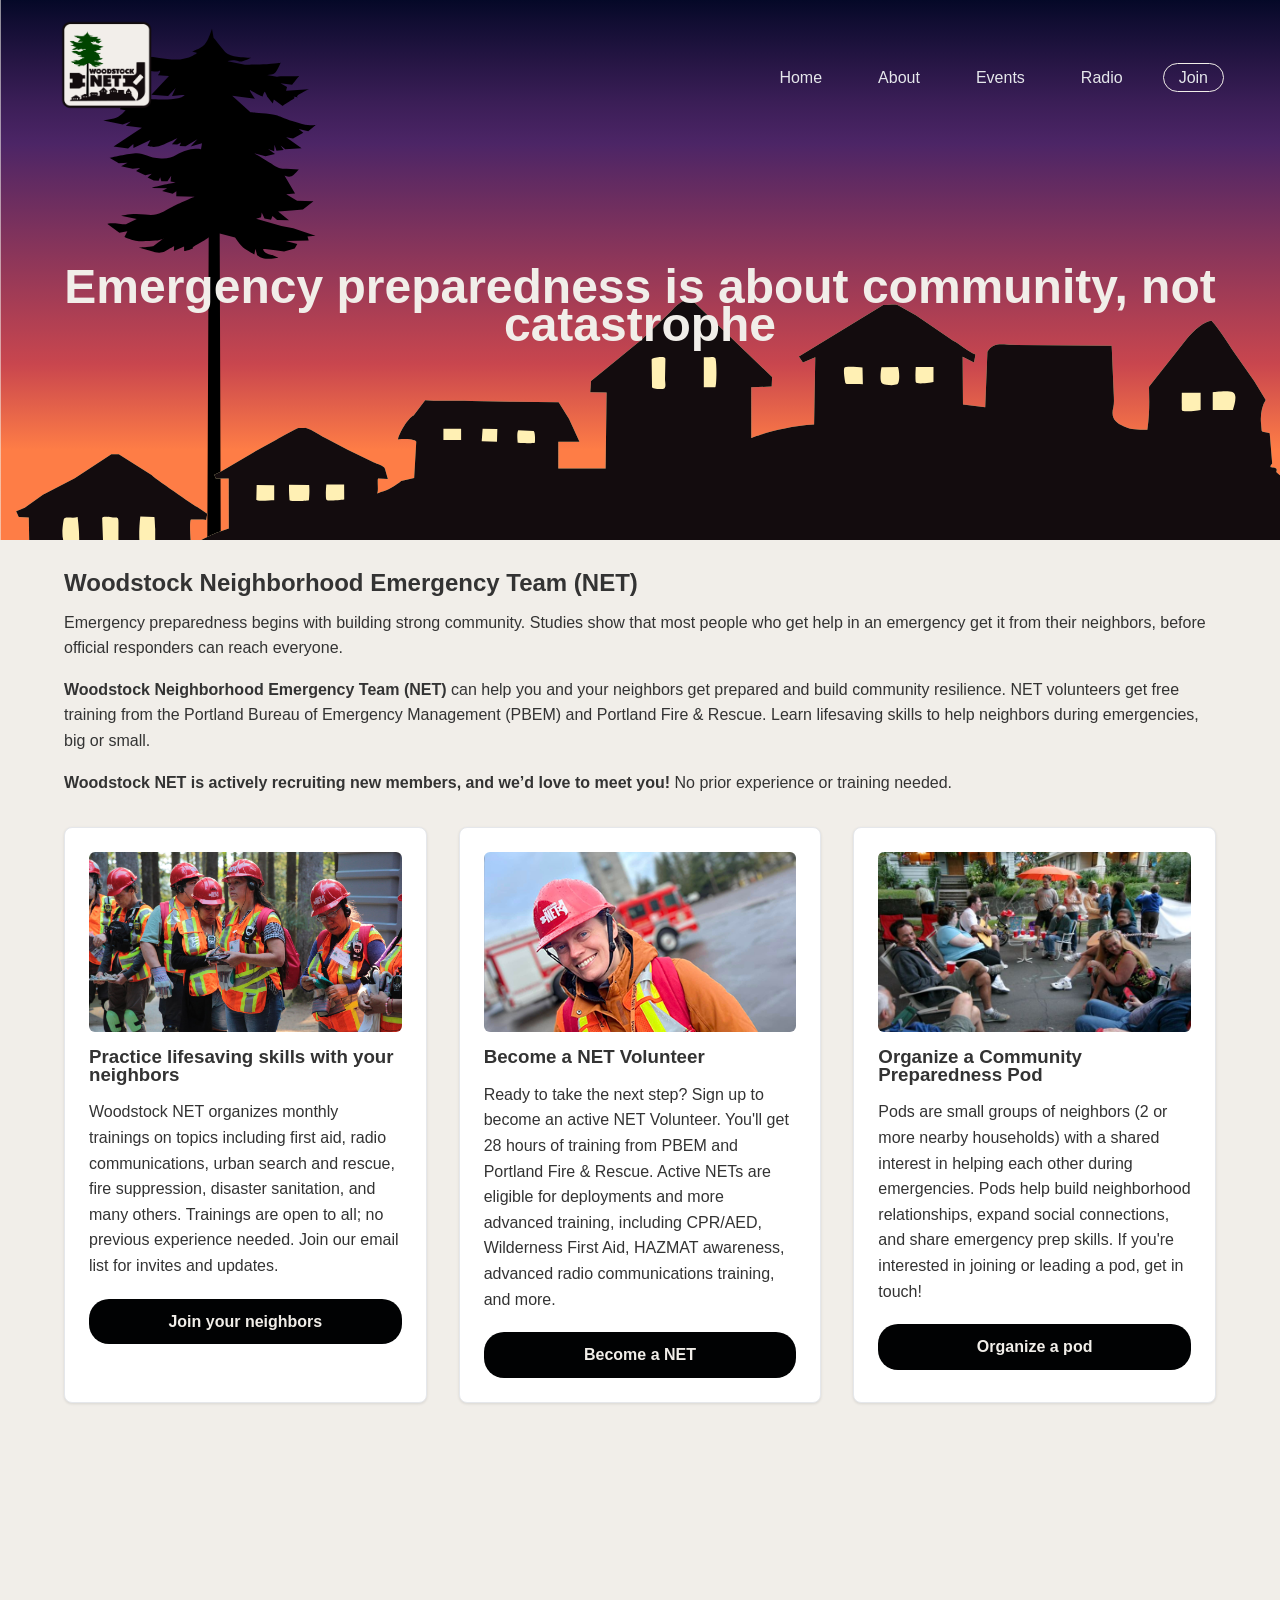
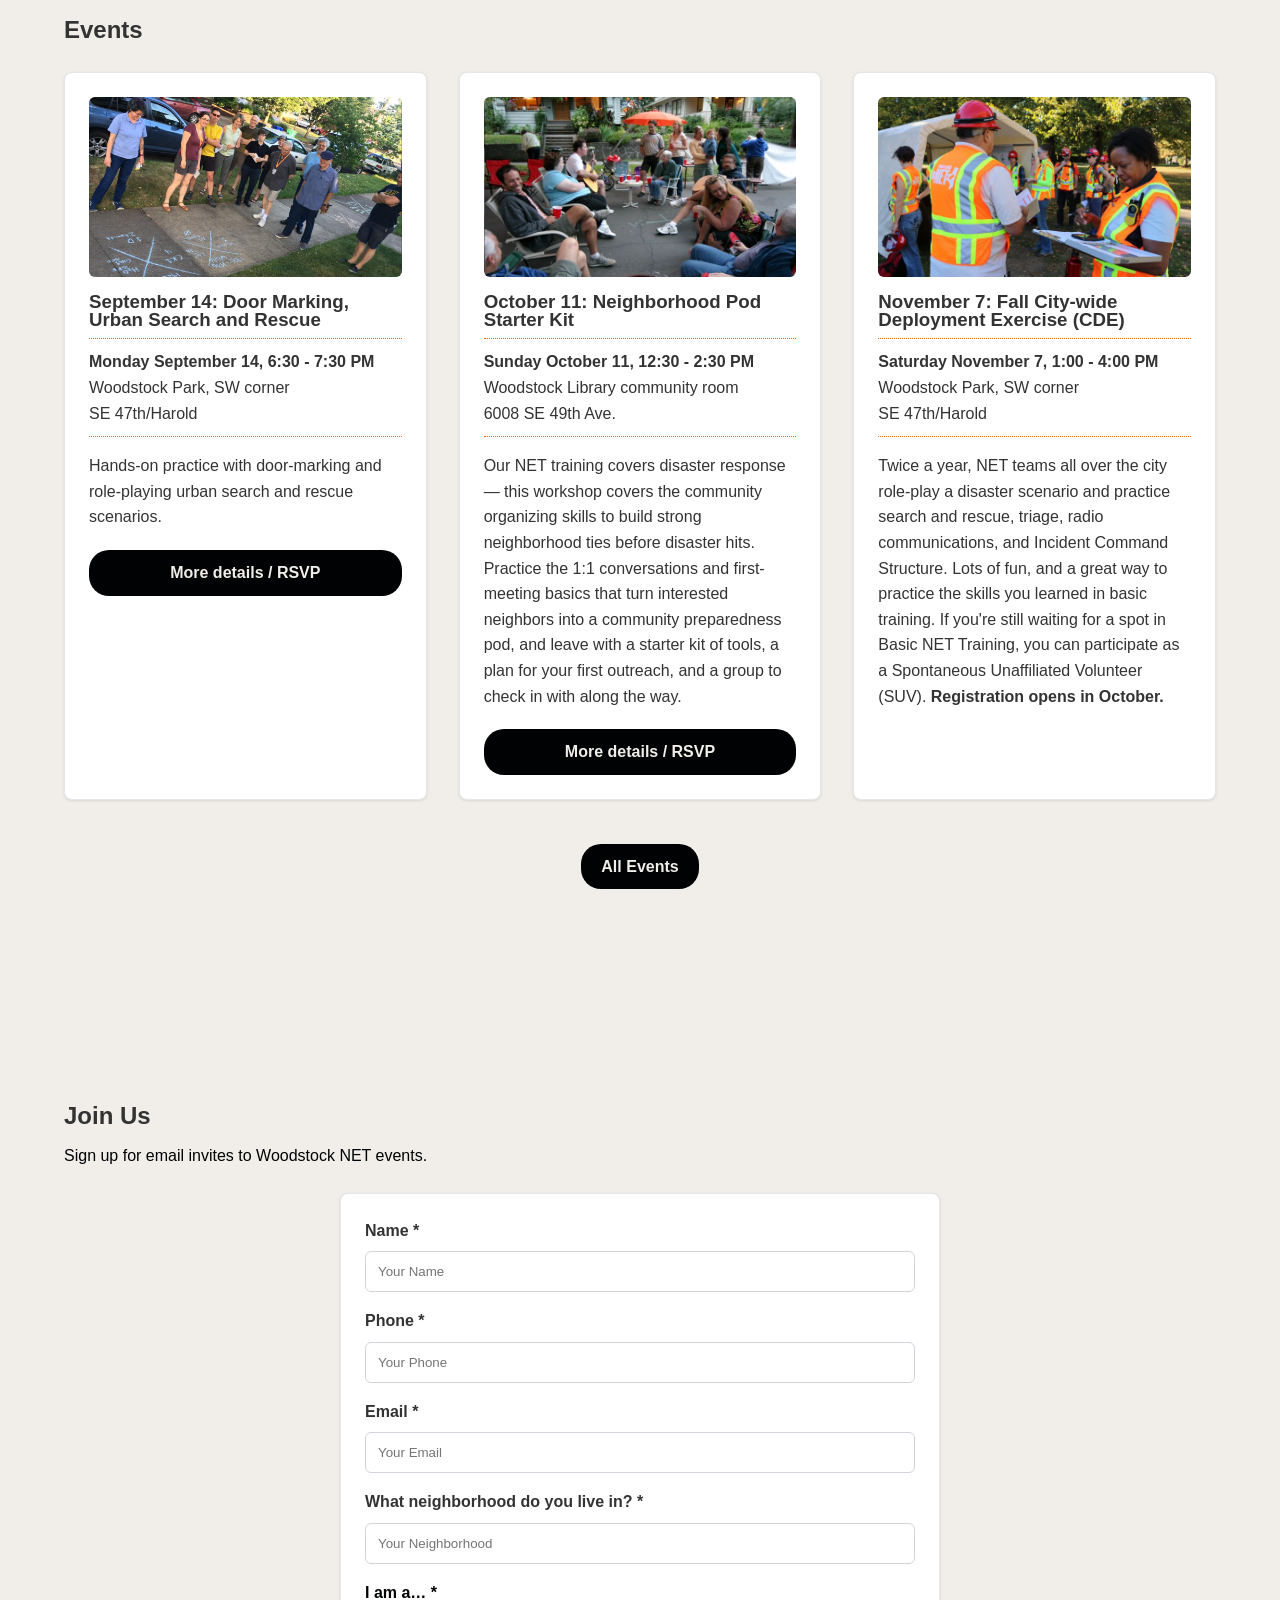
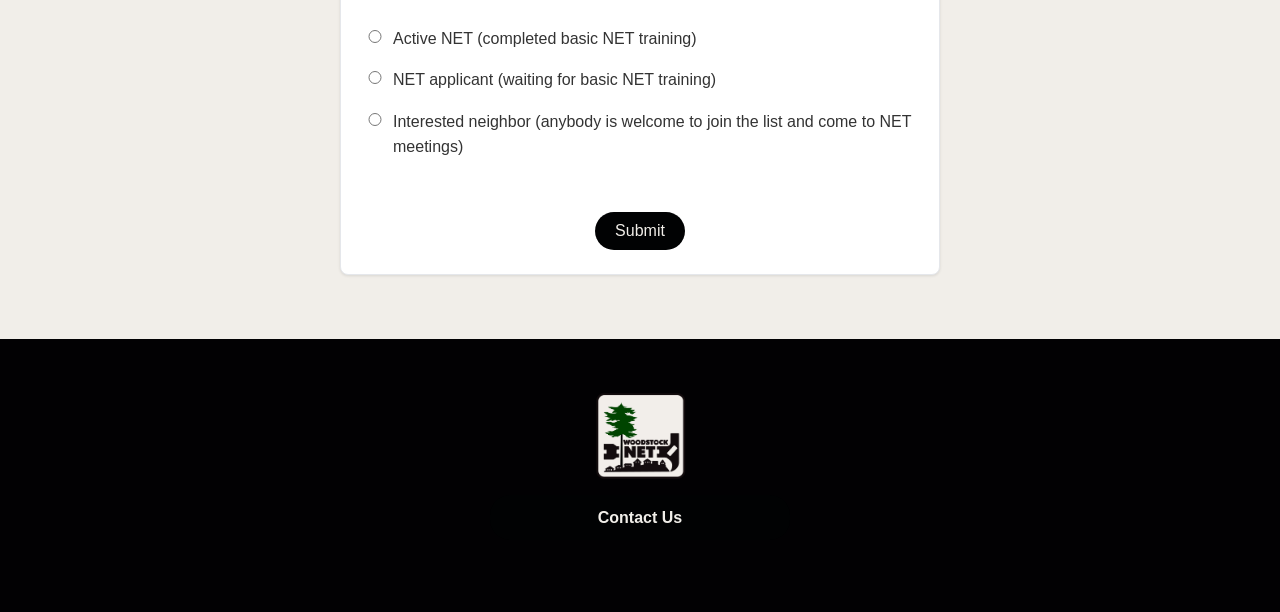
==== public/index.html @ 279fb7ff "css fixes" ====
<!DOCTYPE html>
<html lang="en">
<head>
    <!-- 20260824 15:34 -->
    <meta charset="UTF-8">
    <meta name="viewport" content="width=device-width, initial-scale=1.0">
    <title>Woodstock NET</title>
    <link rel="stylesheet" href="style.css">
    <!-- Google tag (gtag.js) -->
    <script async src="https://www.googletagmanager.com/gtag/js?id=G-4YGPYL850F"></script>
    <script>
      window.dataLayer = window.dataLayer || [];
      function gtag(){dataLayer.push(arguments);}
      gtag('js', new Date());

      gtag('config', 'G-4YGPYL850F');
    </script>
    <link rel="icon" type="image/png" href="/img/favicon-96x96.png" sizes="96x96" />
    <link rel="icon" type="image/svg+xml" href="/img/favicon.svg" />
    <link rel="shortcut icon" href="/img/favicon.ico" />
    <link rel="apple-touch-icon" sizes="180x180" href="/img/apple-touch-icon.png" />
    <link rel="manifest" href="/img/site.webmanifest" />

</head>
<body class="index">

    <div id="site-header"></div>

    <section id="home" class="hero">
        <div class="hero-bg hero-home" role="img" aria-label="A graphic silhouette of a neighborhood at sunset."></div>
        <div class="hero-content">
            <h1>Emergency preparedness is about community, not catastrophe</h1>
        </div>
    </section>

    <section id="about">
        <h2>Woodstock Neighborhood Emergency Team (NET)</h2>
        <p>Emergency preparedness begins with building strong community. Studies show that most people who get help in an emergency get it from their neighbors, before official responders can reach everyone.</p>
        <p><strong>Woodstock Neighborhood Emergency Team (NET)</strong> can help you and your neighbors get prepared and build community resilience. NET volunteers get free training from the Portland Bureau of Emergency Management (PBEM) and Portland Fire & Rescue. Learn lifesaving skills to help neighbors during emergencies, big or small.</p>
        <p><strong>Woodstock NET is actively recruiting new members, and we’d love to meet you!</strong> No prior experience or training needed. </p>
        <div class="grid">
            <div class="card">
                <div class="card-img" style="background-image:url('img/NETCAMP2023_radios.jpg');background-position:top center;" role="img" aria-label="A group of NET volunteers in orange vests and red hard hats using walkie-talkies."></div>
                <h3>Practice lifesaving skills with your neighbors </h3>
                <p>Woodstock NET organizes monthly trainings on topics including first aid, radio communications, urban search and rescue, fire suppression, disaster sanitation, and many others. Trainings are open to all; no previous experience needed. Join our email list for invites and updates.</p>
                <a class="card-btn" href="#join">Join your neighbors</a>
            </div>
            <div class="card">
                <div class="card-img" style="background-image:url('img/FFE_portrait_sq.png');background-position:center center;" role="img" aria-label="A smiling person wearing an orange vest and red hard hat."></div>
                <h3>Become a NET Volunteer</h3>
                <p>Ready to take the next step? Sign up to become an active NET Volunteer. You'll get 28 hours of training from PBEM and Portland Fire & Rescue. Active NETs are eligible for deployments and more advanced training, including CPR/AED, Wilderness First Aid, HAZMAT awareness, advanced radio communications training, and more.</p>
                <a class="card-btn" href="https://www.portland.gov/pbem/neighborhood-emergency-teams/volunteer" target="_blank">Become a NET</a>
            </div>
            <div class="card">
                <div class="card-img" style="background-image:url('img/blockparty.jpg'); background-position: center center; background-size: cover;" role="img" aria-label="A group of people at a block party, sitting on lawn chairs in front of a house."></div>
                <h3>Organize a Community Preparedness Pod</h3>
                <p>Pods are small groups of neighbors (2 or more nearby households) with a shared interest in helping each other during emergencies. Pods help build neighborhood relationships, expand social connections, and share emergency prep skills. If you're interested in joining or leading a pod, get in touch!</p>
                <a class="card-btn" href="https://calendar.app.google/kAZggwh558oYP57r6">Organize a pod</a>
            </div>
        </div>
    </section>

    <section id="events">
        <h2>Events</h2>
        <div class="grid">
            <div class="card">
                <div class="card-img"  style="background-image:url('img/USAR_woodstock.png');background-position:center left;" role="img" aria-label="A group of people standing on a sidwalk above chalk markings."></div>
                <h3>September 14: Door Marking, Urban Search and Rescue</h3>
                <p class="event-details"><strong>Monday September 14, 6:30 - 7:30 PM</strong><br>Woodstock Park, SW corner<br>SE 47th/Harold </p>
                <p class="event-desc">Hands-on practice with door-marking and role-playing urban search and rescue scenarios.</p>
                <a class="card-btn" href="https://calendar.app.google/kAZggwh558oYP57r6">More details / RSVP</a>
            </div>
            <div class="card">
                <div class="card-img"  style="background-image:url('img/blockparty.jpg');background-position:center center;" role="img" aria-label="A group of people at a block party, sitting on lawn chairs in front of a house."></div>
                <h3>October 11: Neighborhood Pod Starter Kit</h3>
                <p class="event-details"><strong>Sunday October 11, 12:30 - 2:30 PM</strong><br>Woodstock Library community room<br>6008 SE 49th Ave.</p> 
                <p class="event-desc">Our NET training covers disaster response — this workshop covers the community organizing skills to build strong neighborhood ties before disaster hits. Practice the 1:1 conversations and first-meeting basics that turn interested neighbors into a community preparedness pod, and leave with a starter kit of tools, a plan for your first outreach, and a group to check in with along the way.</p>
                <a class="card-btn" href="https://calendar.app.google/kAZggwh558oYP57r6">More details / RSVP</a>
            </div>
            <div class="card">
                <div class="card-img"  style="background-image:url('img/CDE_2018_Oct.png');background-position:center center;" role="img" aria-label="A group of people wearing orange vests and red hard hats, holding walkie talkies and clipboards."></div>
                <h3>November 7: Fall City-wide Deployment Exercise (CDE)</h3>
                <p class="event-details"><strong>Saturday November 7, 1:00 - 4:00 PM</strong><br>Woodstock Park, SW corner<br>SE 47th/Harold </p> 
                <p class="event-desc">Twice a year, NET teams all over the city role-play a disaster scenario and practice search and rescue, triage, radio communications, and Incident Command Structure. Lots of fun, and a great way to practice the skills you learned in basic training. If you're still waiting for a spot in Basic NET Training, you can participate as a Spontaneous Unaffiliated Volunteer (SUV). <strong>Registration opens in October.</strong></p>
                <!-- <a class="card-btn" href="https://calendar.app.google/kAZggwh558oYP57r6">More details / RSVP</a> -->
            </div>
        </div>
        <div class="btn-container">
            <a href="https://calendar.google.com/calendar/u/0?cid=d29vZHN0b2NrbmV0ZXZlbnRzQGdtYWlsLmNvbQ" target="_blank" class="card-btn">All Events</a>
        </div>
    </section>

    <section id="join">
        <h2>Join Us</h2>
        <p style="margin-bottom: 1.5rem;">Sign up for email invites to Woodstock NET events.</p>
        
        <div class="form-wrap card">

          <!-- Script and Hidden Iframe to catch the submission in the background -->
        <script>let submitted = false;</script>
        <iframe name="hidden_iframe" id="hidden_iframe" style="display:none;" onload="if(submitted) { handleFormSubmit(); }"></iframe>
        
          <form action="https://docs.google.com/forms/u/0/d/e/1FAIpQLSdAKW9YPmH4CPG9q0n0aoMBzqKRkFNN7oUeHZ2Wsj3Fu-VxWQ/formResponse" method="POST" target="hidden_iframe" onsubmit="submitted=true;">
            <!-- Wrapper for fields to hide on submission -->
            <div id="form-fields">
              <div class="form-group">
                  <label for="name">Name <span aria-label="Required">*</span></label>
                  <input type="text" id="name" name="entry.1869191350" required placeholder="Your Name">
              </div>
              <div class="form-group">
                  <label for="name">Phone <span aria-label="Required">*</span></label>
                  <input type="text" id="phone" name="entry.24934510" required placeholder="Your Phone">
              </div>
              <div class="form-group">
                  <label for="email">Email <span aria-label="Required">*</span></label>
                  <input type="email" id="email" name="entry.305232031" required placeholder="Your Email">
              </div>
              <div class="form-group">
                  <label for="name">What neighborhood do you live in? <span aria-label="Required">*</span></label>
                  <input type="text" id="neighborhood" name="entry.132880070" required placeholder="Your Neighborhood">
              </div>
              <div class="form-group">
                <p><strong>I am a… <span aria-label="Required">*</span></strong></p>
                <div class="radio-group" role="radiogroup" aria-required="true">
                  <label>
                    <input type="radio" name="entry.229879303" value="Active NET (completed basic NET training)"> Active NET (completed basic NET training)
                  </label>
                  <label>
                    <input type="radio" name="entry.229879303" value="NET applicant (waiting for basic NET training)"> NET applicant (waiting for basic NET training)
                  </label>
                  <label>
                    <input type="radio" name="entry.229879303" value="Interested neighbor (anybody is welcome to join the list and come to NET meetings)"> Interested neighbor (anybody is welcome to join the list and come to NET meetings)
                  </label>
                </div>
              </div>
              
              <div class="btn-container">
                  <button type="submit" class="card-btn">Submit</button>
              </div>
            </div>
            <!-- In-place Thank You Message (hidden by default) -->
            <div id="thank-you-message" style="display: none; padding: 1.5rem; background: #dcfce7; color: #15803d; border-radius: 6px; font-weight: bold; text-align: center; margin-bottom: 1.5rem;">
                Thanks for signing up! If you don't get a notification that you were added to the group within 24 hours, please contact us at tl.woodstock@friendsofportlandnet.org.
            </div>
          </form>
        </div>
    </section>

<!--     <section id="events">
        <h2>Events</h2>
        <div class="calendar-container">
            <iframe src="https://calendar.google.com/calendar/embed?height=600&wkst=1&ctz=America%2FLos_Angeles&showPrint=0&showTitle=0&showTz=0&src=d29vZHN0b2NrbmV0ZXZlbnRzQGdtYWlsLmNvbQ&color=%23039be5&mode=AGENDA" style="border-width:0" width="800" height="600" frameborder="0" scrolling="no"></iframe>
        </div>
    </section> -->

    <div id="site-footer"></div>

    <script>
        function toggleReadMore(btn) {
            const card = btn.closest('.card');
            const moreText = card.querySelector('.more-text');
            if (moreText.classList.contains('show')) {
                moreText.classList.remove('show');
                btn.textContent = 'Read More';
            } else {
                moreText.classList.add('show');
                btn.textContent = 'Read Less';
            }
        }

        function handleFormSubmit() {
            // Hide the input fields and submit button
            document.getElementById('form-fields').style.display = 'none';
            // Show the custom green thank-you box
            document.getElementById('thank-you-message').style.display = 'block';
        }
    </script>
    <script src="js/includes.js"></script>
</body>
</html>
---- public/style.css ----
* { 
    box-sizing: border-box; 
    margin: 0; 
    padding: 0; 
}
body { 
    font-family: -apple-system, BlinkMacSystemFont, "Segoe UI", Roboto, sans-serif; 
    line-height: 1.6; 
    color: #333; 
    scroll-behavior: smooth; 
    background-color: #f1eee9;
}

a {
  color: #004400;
  font-weight: 700;
}
/*header { 
    position: absolute; 
    top: 0; 
    left: 0; 
    width: 100%; 
    background: transparent; 
    box-shadow: none; 
    z-index: 1000; 
}*/

header {
    position: fixed;
    top: 0;
    left:0;
    width: 100%;
    z-index: 20;
    height: 120px;
    padding: 0 1.5rem;
    background-color: transparent;
    transition: background-color 0.2s ease;
}

header.scrolled {
    background-color: rgba(1, 2, 3, 1);
}


nav { 
    display: flex; 
    justify-content: space-between; 
    align-items: center; 
    max-width: 1200px; 
    margin: 0 auto; 
    padding: 1rem; 
    position: relative; 
}
.logo { 
    font-weight: bold; 
    font-size: 1.25rem; 
    color: #f1eee9; 
}
.logo img {
    width: 100px;
    height: auto;
}
.nav-links { 
    display: flex; 
    list-style: none; 
    gap: 1.5rem; 
}
.nav-links:not(.index *) {
  padding: 10px 20px;
  background: rgba(1, 2, 3, 0.5)
}

.nav-links:not(.index *).scrolled {
  padding: 10px 20px;
  background: transparent;
}


.nav-links a { 
    text-decoration: none; 
    color: #e5e7eb; 
    font-weight: 500; 
    transition: color 0.3s ease, border 0.3s ease, background-color 0.3s ease;
    padding: 5px 15px;
    border: 1px solid transparent;
    border-radius: 20px;
    background-color: transparent;
}

.nav-links a.join {
  border: 1px solid #f1eee9;
}

.nav-links a:hover { 
    color: #fff; 
    border: 1px solid #f1eee9;
}

.nav-links a.join:hover {
    color: #010203;
    background-color: #fff;


}

.menu-btn { 
    display: none; 
    background: none; 
    border: none; 
    font-size: 2rem; 
    cursor: pointer; 
    color: #e5e7eb;
    position: absolute;
    top: 20px;
    right: 20px;
}

section { 
    padding: 1.5rem; 
    max-width: 1200px; 
    margin: 0 auto; 
}

.index section { 
    padding: calc(2rem + 120px) 1.5rem 4rem 1.5rem;
}

#about {
  margin-top: -120px;
}

.hero { 
    max-width: 100%; 
    padding: 0; 
    height: 60vh; 
    min-height: 400px; 
    display: flex; 
    align-items: center; 
    justify-content: center; 
    color: #f1eee9; 
    text-align: center; 
    position: relative; 
    overflow: hidden; 
}
.hero-bg { 
    width: 100%; 
    height: 100%; 
    object-fit: cover; 
    position: absolute; 
    top: 0; 
    left: 0; 
    opacity: 1; 
}
.hero-home {
   background:url('img/banner_sunset.svg');
   background-size:cover;
   background-repeat: no-repeat;
   background-position: left center; 
}

.hero-radio {
   background:url('img/banner_radio.jpg');
   background-size:cover;
   background-repeat: no-repeat;
   background-position: left center; 
}
.hero-content { 
    position: relative; 
    z-index: 10; 
    padding: 1rem; 
}

h1 {
  line-height: .8;
}


.hero h1 { 
    font-size: 3rem; 
    margin-bottom: 1rem; 
}


h2 {
    line-height: .9;
    /*margin-top: 1rem;*/
}

.index h2 {
  margin-top:0;
}

ul {
  margin-top: 1rem;
  margin-left: 1rem;
}

ul ul {
  margin-top: 0;
  margin-left: 2rem;
}

.grid { 
    display: grid; 
    grid-template-columns: repeat(auto-fit, minmax(280px, 1fr)); 
    gap: 2rem; 
    margin-top: 2rem; 
}
.card { 
    border: 1px solid #e5e7eb; 
    border-radius: 8px; 
    overflow: hidden; 
    padding: 1.5rem; 
    background: #fff; 
    box-shadow: 0 1px 3px rgba(0,0,0,0.1); 
}
.card-img { 
    width: 100%; 
    height: 180px; 
    background: #e5e7eb; 
    display: flex; 
    align-items: center; 
    justify-content: center; 
    color: #f1eee9; 
    border-radius: 6px; 
    margin-bottom: 1rem; 
    font-weight: bold; 
    background-size:cover;
    background-position:center center;
}

.card-btn {
    margin: 20px auto 0 auto;
    padding: 10px 20px;
    border-radius: 20px;
    border: 0px;
    background-color: #010203;
    color: #f1eee9;
    display: block;
    text-align: center;
    text-decoration: none;
    transition: background-color 0.3s ease-in-out; 
}

.card-btn:hover {
    color:#fff;
    background-color: #ff6600;
}

.card h3 {
    line-height: 1.1rem;
}

p {
    margin-top: 1rem;
}

#join p {
    color: #010203;
}

.more-text { 
    display: none; 
}
.more-text.show { 
    display: inline; 
}
.read-more-btn { 
    background: none; 
    border: none; 
    color: #f1eee9; 
    cursor: pointer; 
    font-weight: bold; 
    margin-top: 0.5rem; 
}

.event-details {
    margin: 10px 0;
    padding: 10px 0;
    border-top: 1px dotted #ff6600;
    border-bottom: 1px dotted #ff6600;
}

.event-desc {

}

.banner-small { 
    width: 100%; 
    height: 250px; 
    background: #3b82f6; 
    border-radius: 8px; 
    color: #fff; 
    display: flex; 
    align-items: center; 
    justify-content: center; 
    font-size: 1.5rem; 
    font-weight: bold; 
    margin: 1.5rem 0; 
}

.form-wrap {
    margin: auto;
    max-width: 600px;
}

.form-group { 
    margin-bottom: 1rem; 
}

.form-group p {
    margin-bottom:20px;
}
.form-group label { 
    display: block; 
    margin-bottom: 0.5rem; 
    font-weight: bold; 
}
.form-group input, .form-group textarea { 
    width: 100%; 
    padding: 0.75rem; 
    border: 1px solid #d1d5db; 
    border-radius: 6px; 
}
.btn-container { 
    display: flex; 
    flex-wrap: wrap; 
    gap: 1rem; 
    margin-top: 1.5rem; 
}

.btn-container button {
    font-size: 1rem;
}

/* Radio group styling */
  .radio-group {
    display: flex;
    flex-direction: column;
    gap: 0.5rem;
    align-items: flex-start;
  }

  .radio-group label {
    display: flex;
    align-items: flex-start;
    gap: 0.5rem;
    width: 100%;       
    cursor: pointer;
    font-weight: 400;
  }

  .form-group input[type="radio"] {
    display: inline-block;
    width: 20px;
    flex-shrink: 0;    
    margin-top: 0.25rem; 
  }

  .radio-group label span {
    display: inline;   
    word-break: break-word; 
  }

.btn { 
    display: inline-block; 
    padding: 0.75rem 1.5rem; 
    border-radius: 6px; 
    text-decoration: none; 
    font-weight: bold; 
    border: none; 
    cursor: pointer; 
    text-align: center; 
}
.btn-primary { 
    background: #f1eee9; 
    color: #fff; 
}
.btn-secondary { 
    background: #f1eee9; 
    color: #fff; 
}

.calendar-container { 
    position: relative; 
    overflow: hidden; 
    width: 100%; 
    padding-top: 56.25%; 
    margin-top: 2rem; 
    border: 1px solid #e5e7eb; 
    border-radius: 8px; 
}
.calendar-container iframe { 
    position: absolute; 
    top: 0; 
    left: 0; 
    width: 100%; 
    height: 100%; 
}

footer { 
    background: #020103; 
    color: #f1eee9; 
    padding: 3rem 1.5rem; 
    text-align: center; 
}
.footer-links { 
    display: flex; 
    justify-content: center; 
    gap: 1.5rem; 
    margin-top: 1.5rem; 
}
.footer-links a { 
    color: #f1eee9; 
    text-decoration: none; 
}

footer .card-btn {
    max-width: 300px;
    margin: auto;
}

@media (max-width: 768px) {
    .menu-btn { 
      display: block; 
      z-index: 2;
      background:  #010203;
      padding: 0 7px 2px 7px;
      border-radius: 4px;
    }
    .nav-links { 
      display: none; 
      flex-direction: column; 
      width: 100% !important; 
      position: absolute; 
      top: 0; 
      left: 0; 
      background: #010203 !important; 
      padding: 1rem; 
      /*border-top: 1px solid #e5e7eb; */
      box-shadow: 0 4px 6px rgba(0,0,0,0.05); 
    }
    .nav-links.active { 
        display: flex; 
        width: 100vw !important; 
        background: #010203 !important; 
        padding-top: 3rem;
        margin: 0 -1.5rem;
    }
    .hero-content {
        top: 18px;
    }
}

/*comment timestamp*/
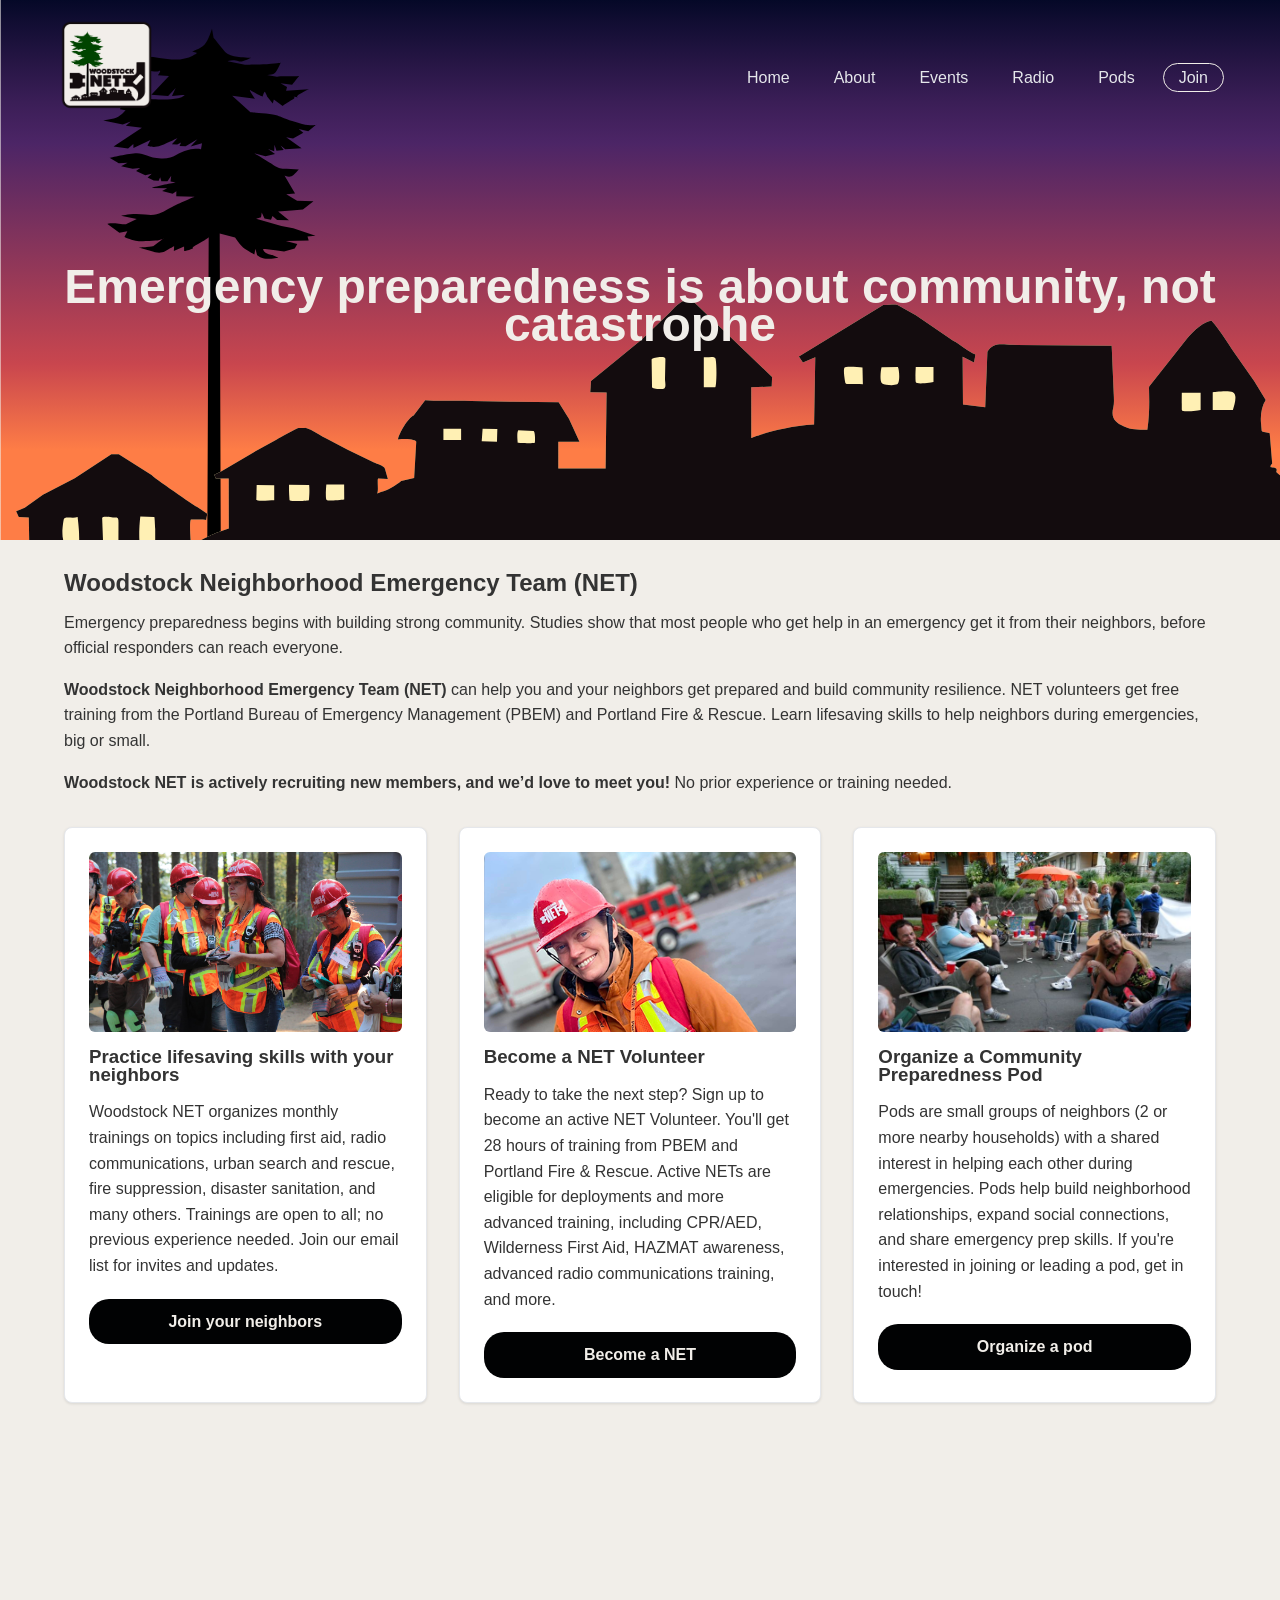
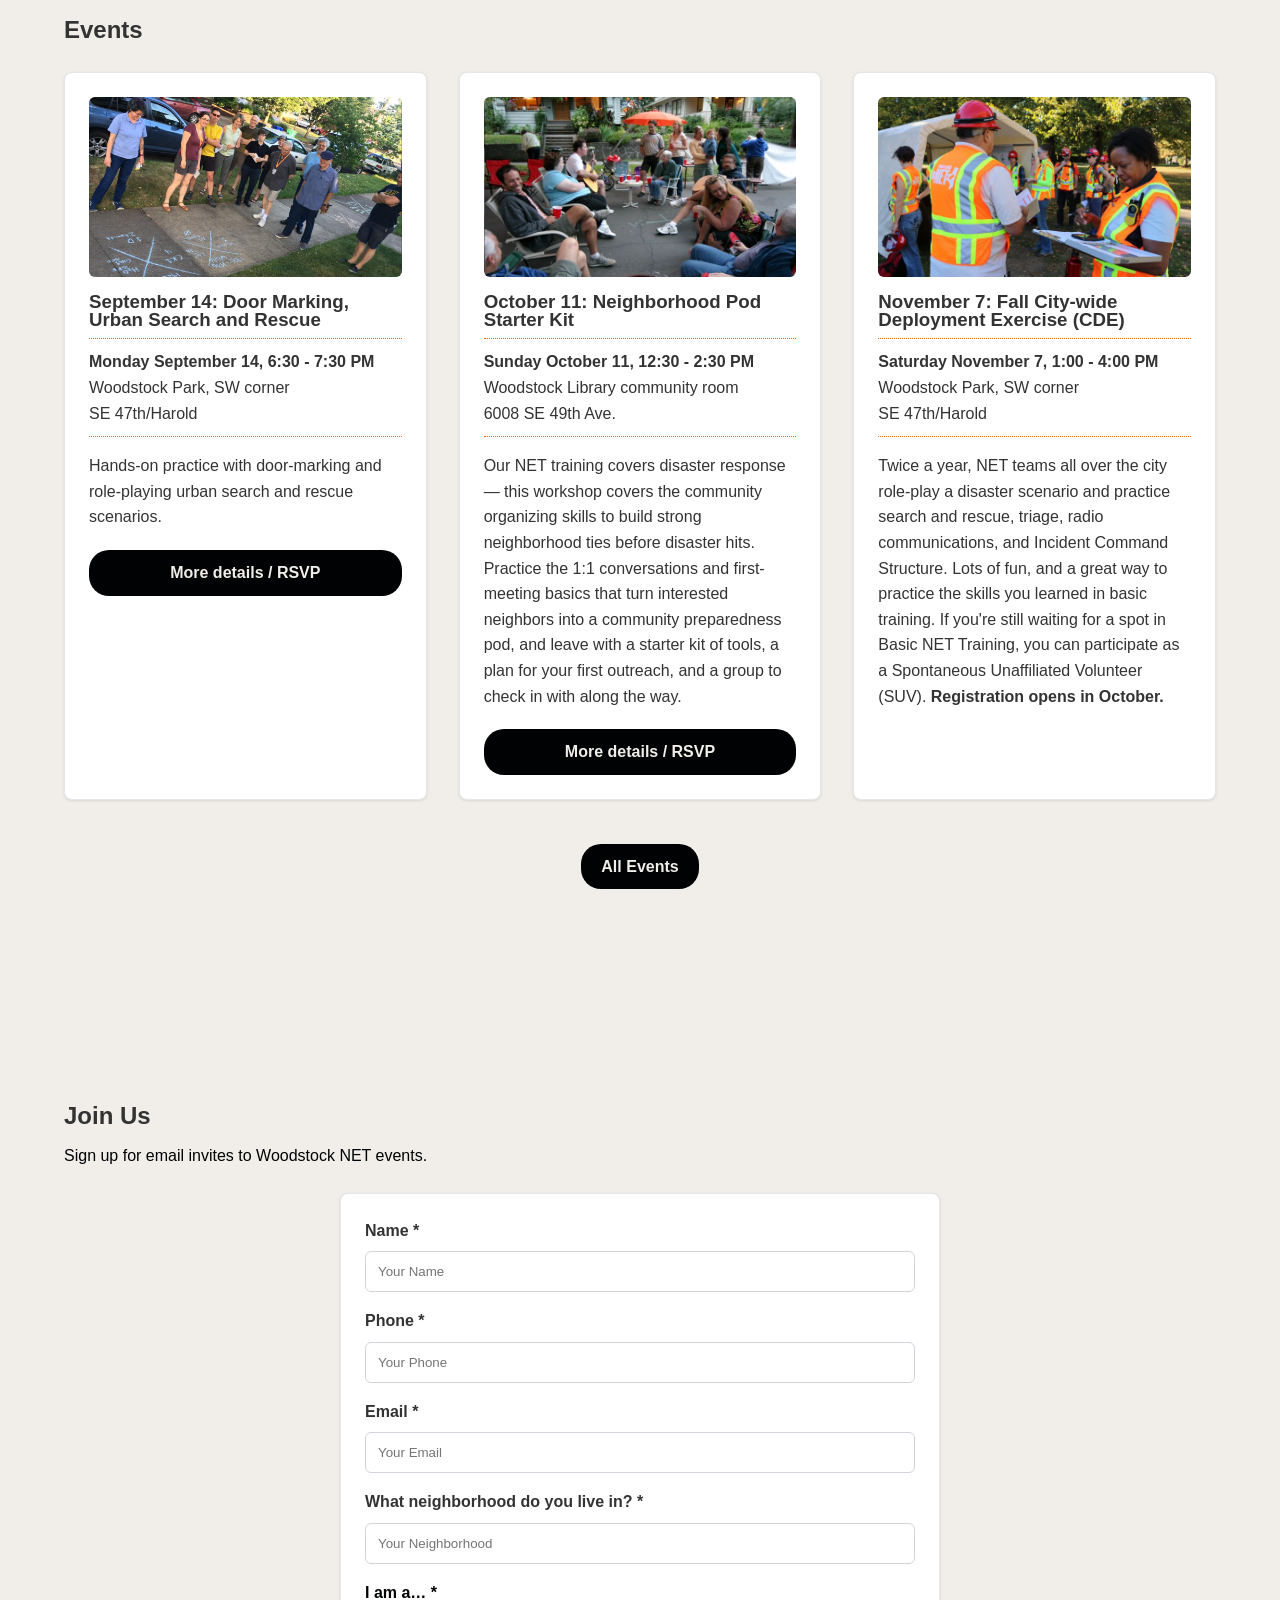
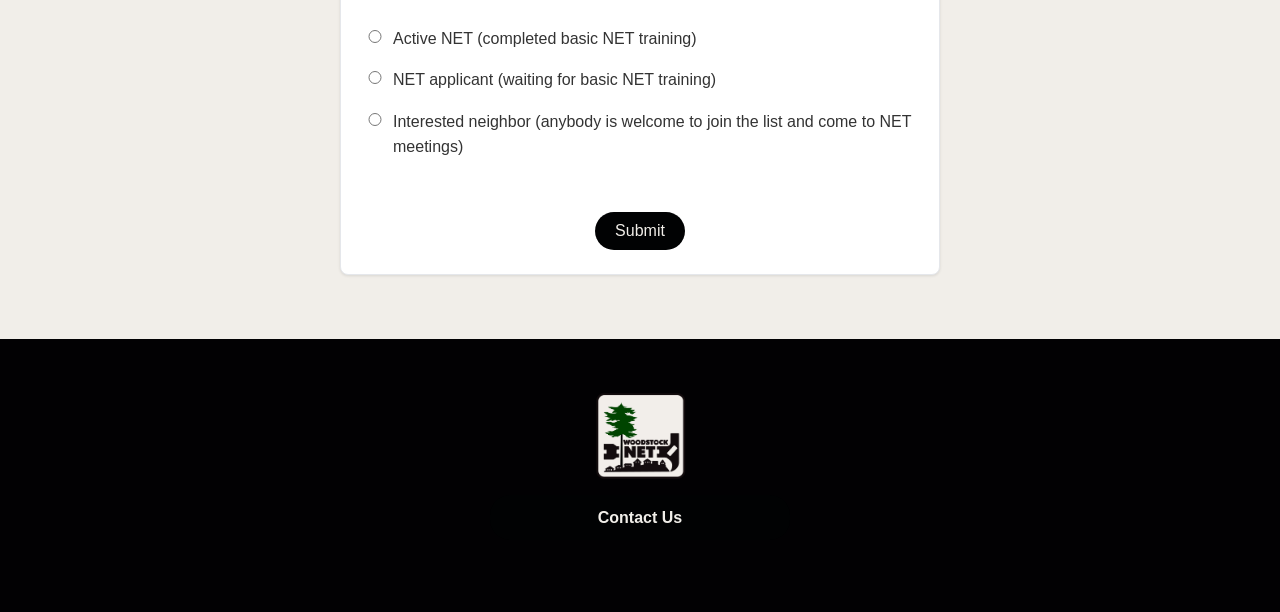
==== commit 0692ab06: "fixed pods link" ====
--- a/public/index.html
+++ b/public/index.html
@@ -55,7 +55,7 @@
                 <div class="card-img" style="background-image:url('img/blockparty.jpg'); background-position: center center; background-size: cover;" role="img" aria-label="A group of people at a block party, sitting on lawn chairs in front of a house."></div>
                 <h3>Organize a Community Preparedness Pod</h3>
                 <p>Pods are small groups of neighbors (2 or more nearby households) with a shared interest in helping each other during emergencies. Pods help build neighborhood relationships, expand social connections, and share emergency prep skills. If you're interested in joining or leading a pod, get in touch!</p>
-                <a class="card-btn" href="https://calendar.app.google/kAZggwh558oYP57r6">Organize a pod</a>
+                <a class="card-btn" href="pods.html">Organize a pod</a>
             </div>
         </div>
     </section>
@@ -68,7 +68,7 @@
                 <h3>September 14: Door Marking, Urban Search and Rescue</h3>
                 <p class="event-details"><strong>Monday September 14, 6:30 - 7:30 PM</strong><br>Woodstock Park, SW corner<br>SE 47th/Harold </p>
                 <p class="event-desc">Hands-on practice with door-marking and role-playing urban search and rescue scenarios.</p>
-                <a class="card-btn" href="https://calendar.app.google/kAZggwh558oYP57r6">More details / RSVP</a>
+                <a class="card-btn" href="https://calendar.app.google/eQvWDC9gVGPfEowFA">More details / RSVP</a>
             </div>
             <div class="card">
                 <div class="card-img"  style="background-image:url('img/blockparty.jpg');background-position:center center;" role="img" aria-label="A group of people at a block party, sitting on lawn chairs in front of a house."></div>
--- a/public/style.css
+++ b/public/style.css
@@ -14,6 +14,14 @@
 a {
   color: #004400;
   font-weight: 700;
+  text-decoration: none;
+  padding-bottom: 1px;
+  border-bottom: 1px solid transparent;
+  transition: border-bottom 0.2s ease;
+}
+
+a:hover {
+  border-bottom: 1px dotted #004400;
 }
 /*header { 
     position: absolute; 
@@ -63,7 +71,7 @@
 .nav-links { 
     display: flex; 
     list-style: none; 
-    gap: 1.5rem; 
+    gap: .75rem; 
 }
 .nav-links:not(.index *) {
   padding: 10px 20px;
@@ -164,6 +172,14 @@
    background-repeat: no-repeat;
    background-position: left center; 
 }
+
+.hero-pods {
+   background:url('img/banner_pod.jpg');
+   background-size:cover;
+   background-repeat: no-repeat;
+   background-position: center center; 
+}
+
 .hero-content { 
     position: relative; 
     z-index: 10; 
@@ -180,10 +196,14 @@
     margin-bottom: 1rem; 
 }
 
+section h1 {
+  margin-bottom: 1rem;
+}
+
 
 h2 {
     line-height: .9;
-    /*margin-top: 1rem;*/
+    margin-top: 1rem;
 }
 
 .index h2 {
@@ -198,6 +218,16 @@
 ul ul {
   margin-top: 0;
   margin-left: 2rem;
+}
+
+.body-text ul {
+  margin-top: 0;
+  margin-left: 2rem;
+}
+
+.small {
+  font-size: .6rem;
+  font-style: italic;
 }
 
 .grid { 
@@ -447,6 +477,10 @@
         padding-top: 3rem;
         margin: 0 -1.5rem;
     }
+
+    .nav-links a.join {
+      /*margin-left: 20px;*/
+    }
     .hero-content {
         top: 18px;
     }
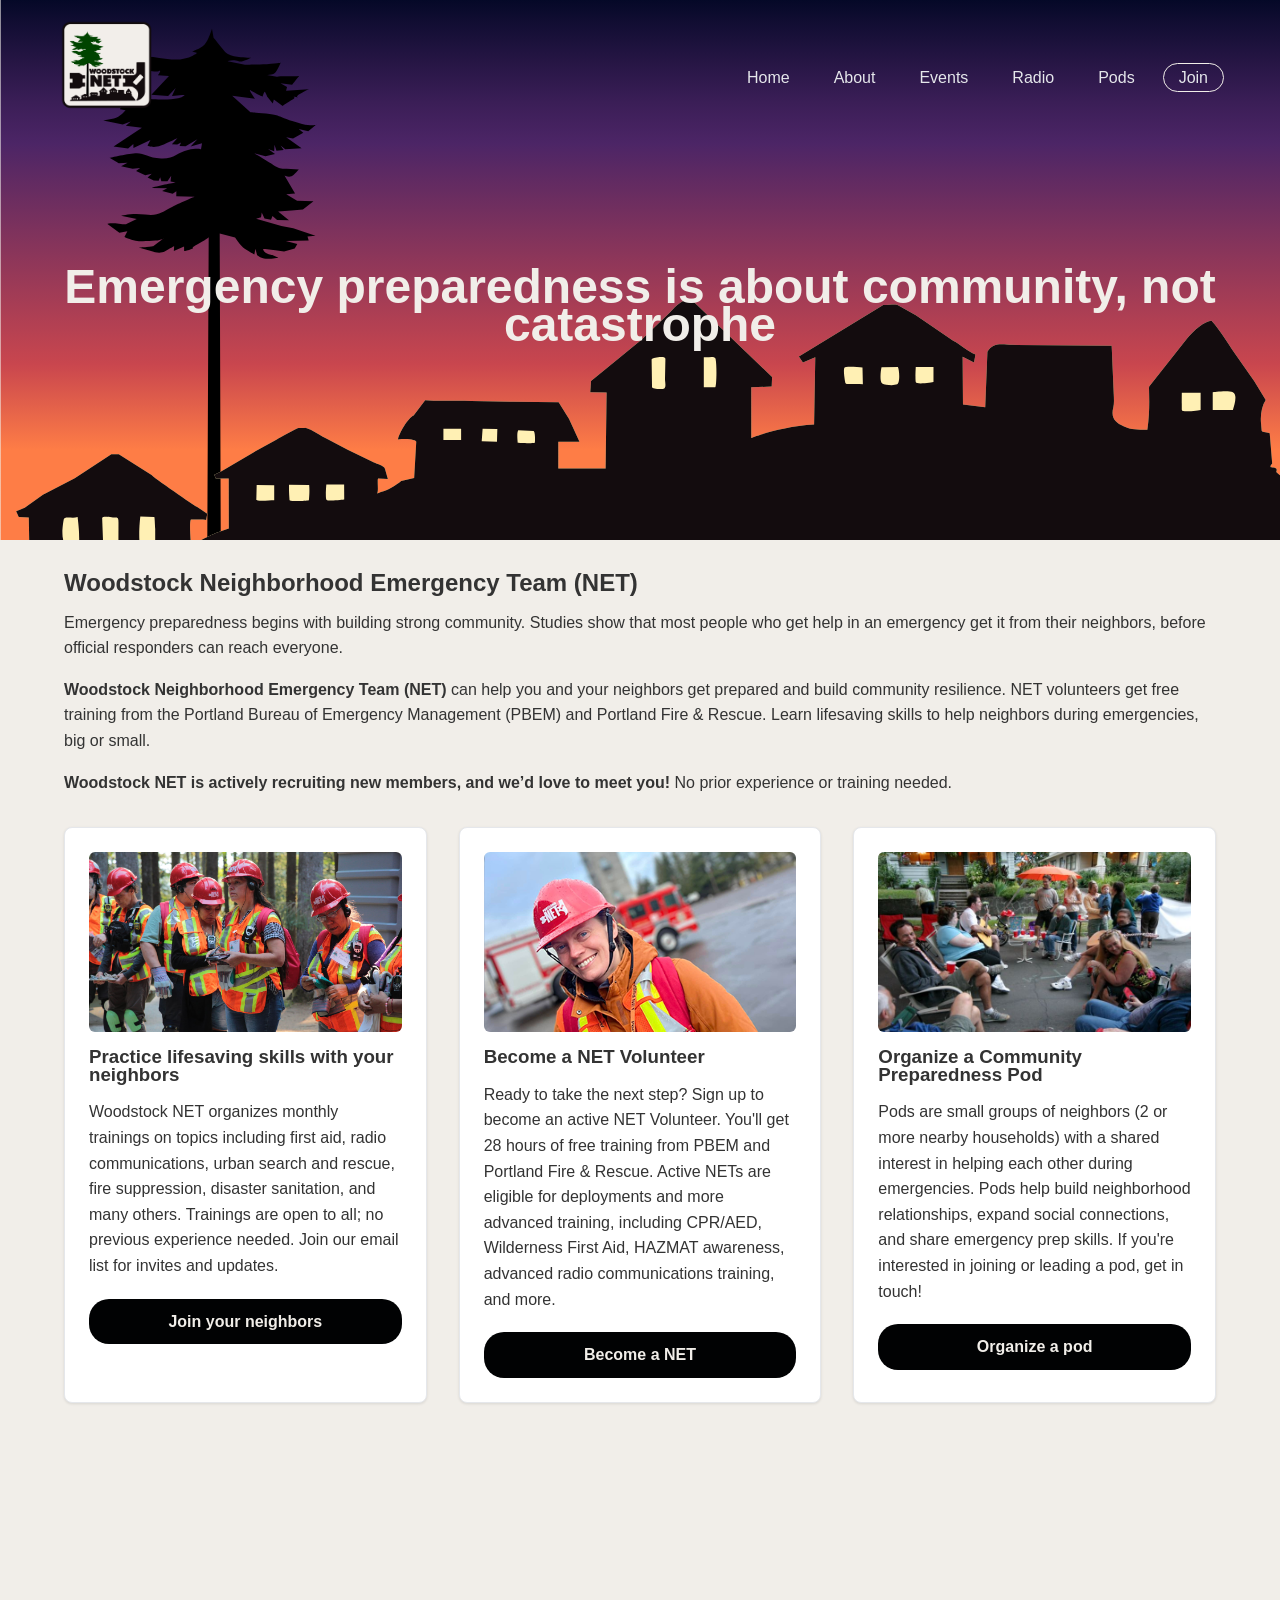
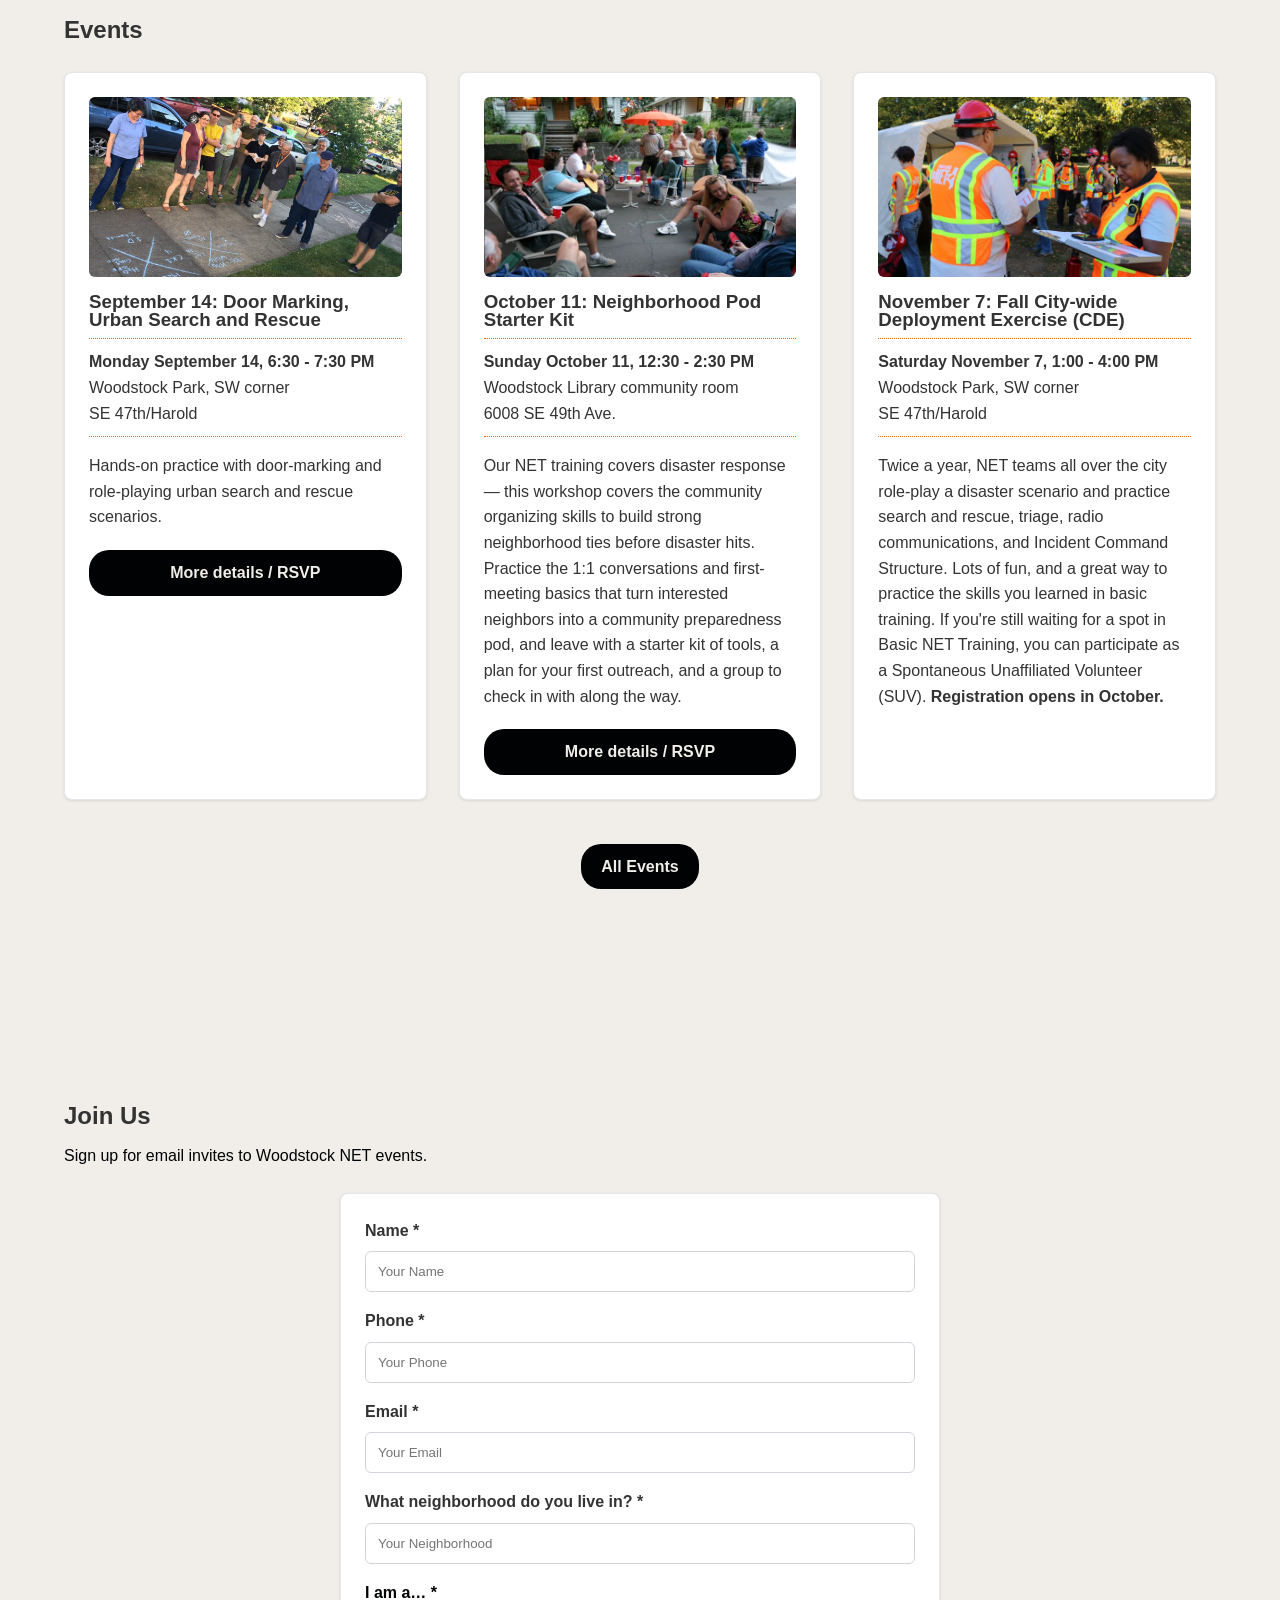
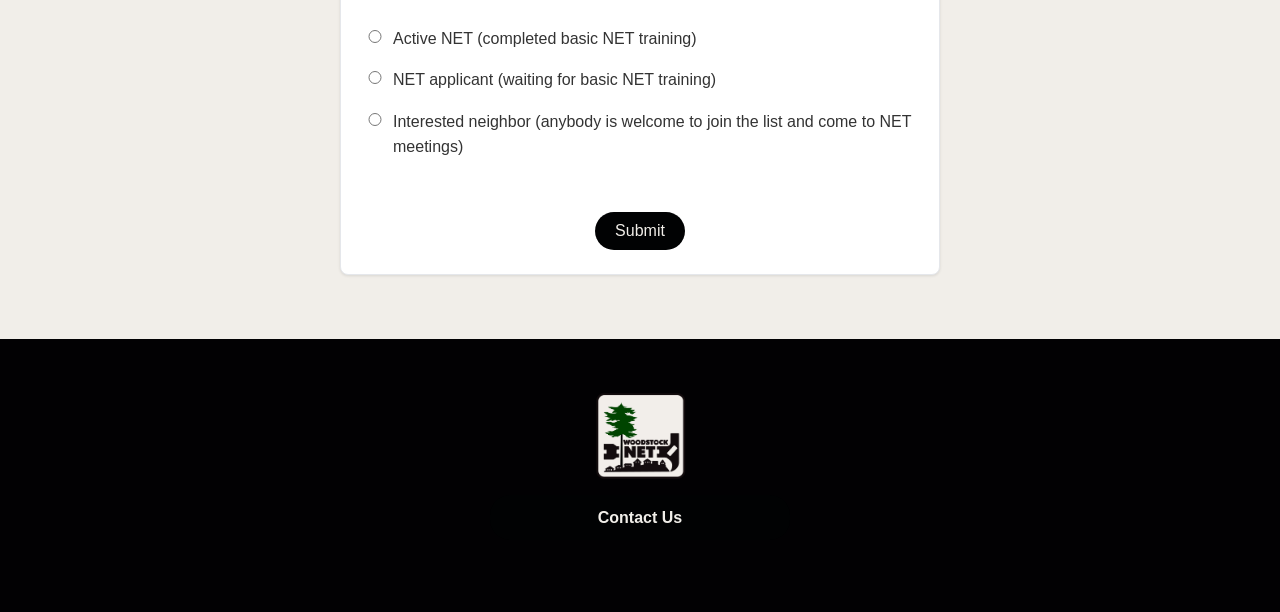
==== commit b79bf834: "text update" ====
--- a/public/index.html
+++ b/public/index.html
@@ -48,7 +48,7 @@
             <div class="card">
                 <div class="card-img" style="background-image:url('img/FFE_portrait_sq.png');background-position:center center;" role="img" aria-label="A smiling person wearing an orange vest and red hard hat."></div>
                 <h3>Become a NET Volunteer</h3>
-                <p>Ready to take the next step? Sign up to become an active NET Volunteer. You'll get 28 hours of training from PBEM and Portland Fire & Rescue. Active NETs are eligible for deployments and more advanced training, including CPR/AED, Wilderness First Aid, HAZMAT awareness, advanced radio communications training, and more.</p>
+                <p>Ready to take the next step? Sign up to become an active NET Volunteer. You'll get 28 hours of free training from PBEM and Portland Fire & Rescue. Active NETs are eligible for deployments and more advanced training, including CPR/AED, Wilderness First Aid, HAZMAT awareness, advanced radio communications training, and more.</p>
                 <a class="card-btn" href="https://www.portland.gov/pbem/neighborhood-emergency-teams/volunteer" target="_blank">Become a NET</a>
             </div>
             <div class="card">
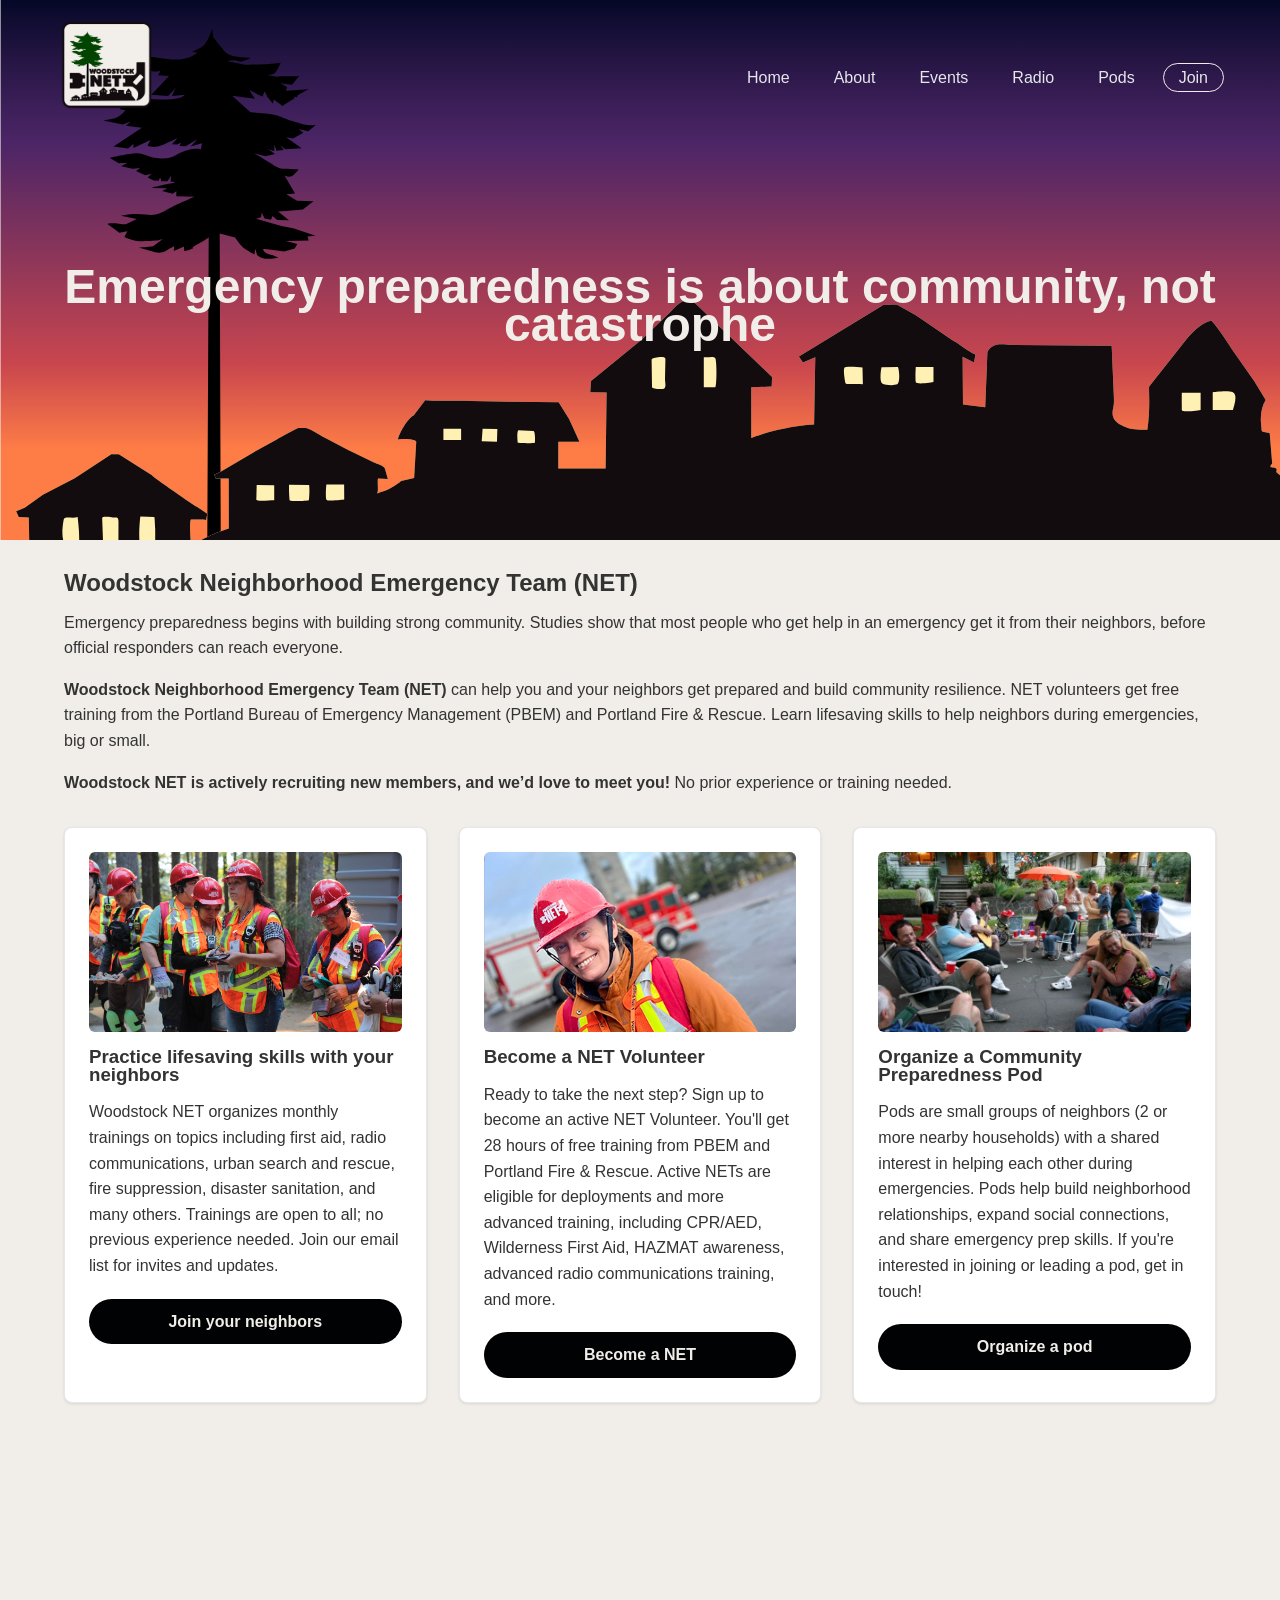
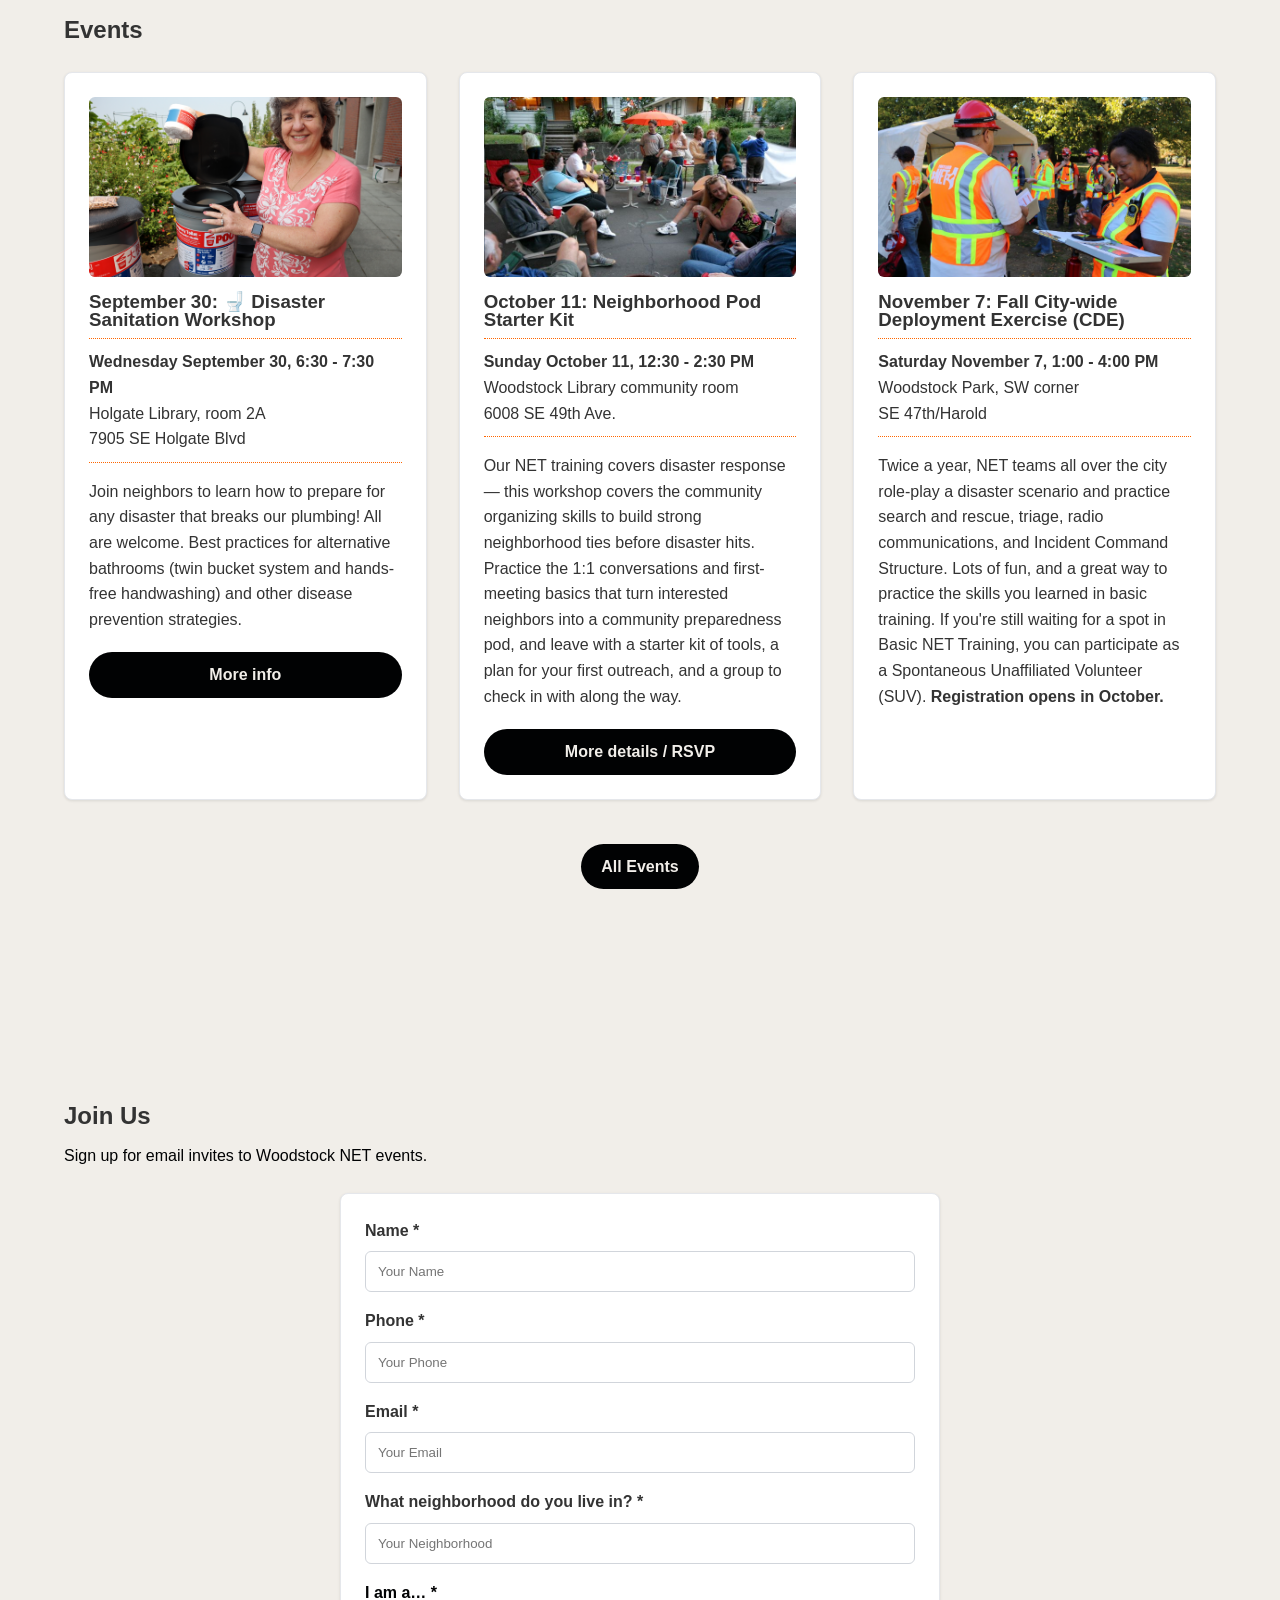
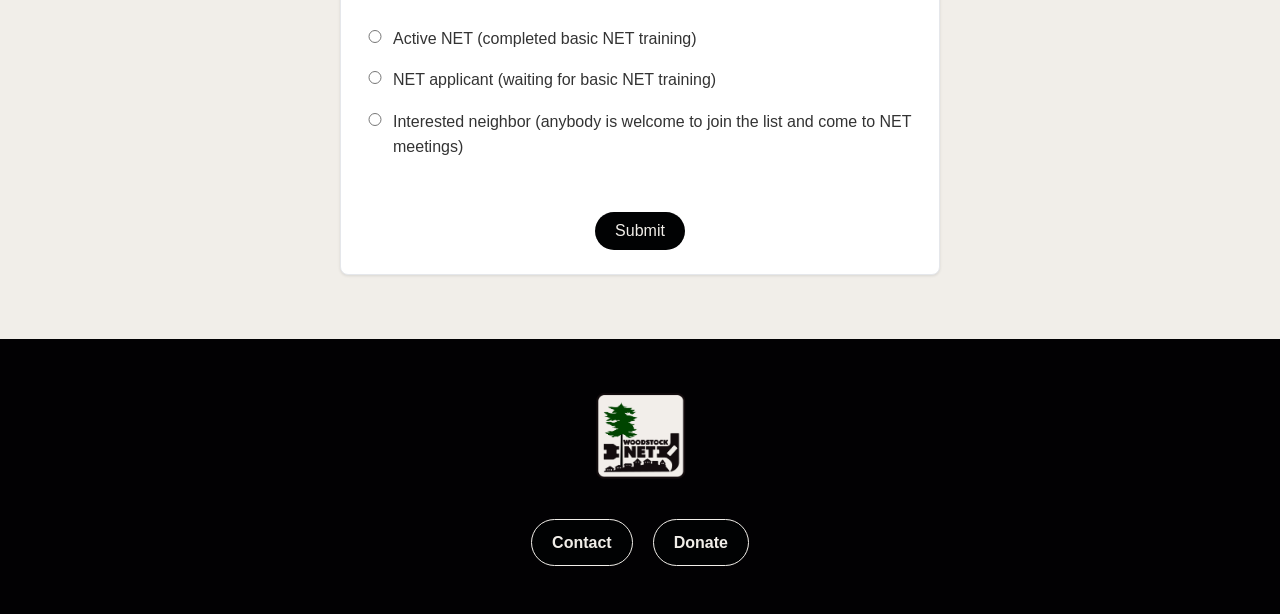
==== commit af782269: "add disaster san workshop" ====
--- a/public/index.html
+++ b/public/index.html
@@ -64,11 +64,11 @@
         <h2>Events</h2>
         <div class="grid">
             <div class="card">
-                <div class="card-img"  style="background-image:url('img/USAR_woodstock.png');background-position:center left;" role="img" aria-label="A group of people standing on a sidwalk above chalk markings."></div>
-                <h3>September 14: Door Marking, Urban Search and Rescue</h3>
-                <p class="event-details"><strong>Monday September 14, 6:30 - 7:30 PM</strong><br>Woodstock Park, SW corner<br>SE 47th/Harold </p>
-                <p class="event-desc">Hands-on practice with door-marking and role-playing urban search and rescue scenarios.</p>
-                <a class="card-btn" href="https://calendar.app.google/eQvWDC9gVGPfEowFA">More details / RSVP</a>
+                <div class="card-img"  style="background-image:url('img/disaster_san_2.png');background-position:center left;" role="img" aria-label="A woman holding a two-bucket toilet and a roll of toilet paper."></div>
+                <h3>September 30: 🚽 Disaster Sanitation Workshop</h3>
+                <p class="event-details"><strong>Wednesday September 30, 6:30 - 7:30 PM</strong><br>Holgate Library, room 2A<br>7905 SE Holgate Blvd</p>
+                <p class="event-desc">Join neighbors to learn how to prepare for any disaster that breaks our plumbing! All are welcome. Best practices for alternative bathrooms (twin bucket system and hands-free handwashing) and other disease prevention strategies.</p>
+                <a class="card-btn" href="mailto:fosterpowellNET@gmail.com">More info</a>
             </div>
             <div class="card">
                 <div class="card-img"  style="background-image:url('img/blockparty.jpg');background-position:center center;" role="img" aria-label="A group of people at a block party, sitting on lawn chairs in front of a house."></div>
--- a/public/style.css
+++ b/public/style.css
@@ -262,7 +262,7 @@
 .card-btn {
     margin: 20px auto 0 auto;
     padding: 10px 20px;
-    border-radius: 20px;
+    border-radius: 30px;
     border: 0px;
     background-color: #010203;
     color: #f1eee9;
@@ -273,6 +273,24 @@
 }
 
 .card-btn:hover {
+    color:#fff;
+    background-color: #ff6600;
+}
+
+.footer-btn {
+    margin: 0 10px;
+    padding: 10px 20px;
+    border-radius: 30px;
+    border: 1px solid #f1eee9;
+    background-color: #010203;
+    color: #f1eee9;
+    display: block;
+    text-align: center;
+    text-decoration: none;
+    transition: background-color 0.3s ease-in-out; 
+}
+
+.footer-btn:hover {
     color:#fff;
     background-color: #ff6600;
 }
@@ -437,7 +455,7 @@
 .footer-links { 
     display: flex; 
     justify-content: center; 
-    gap: 1.5rem; 
+    /*gap: 1.5rem; */
     margin-top: 1.5rem; 
 }
 .footer-links a { 
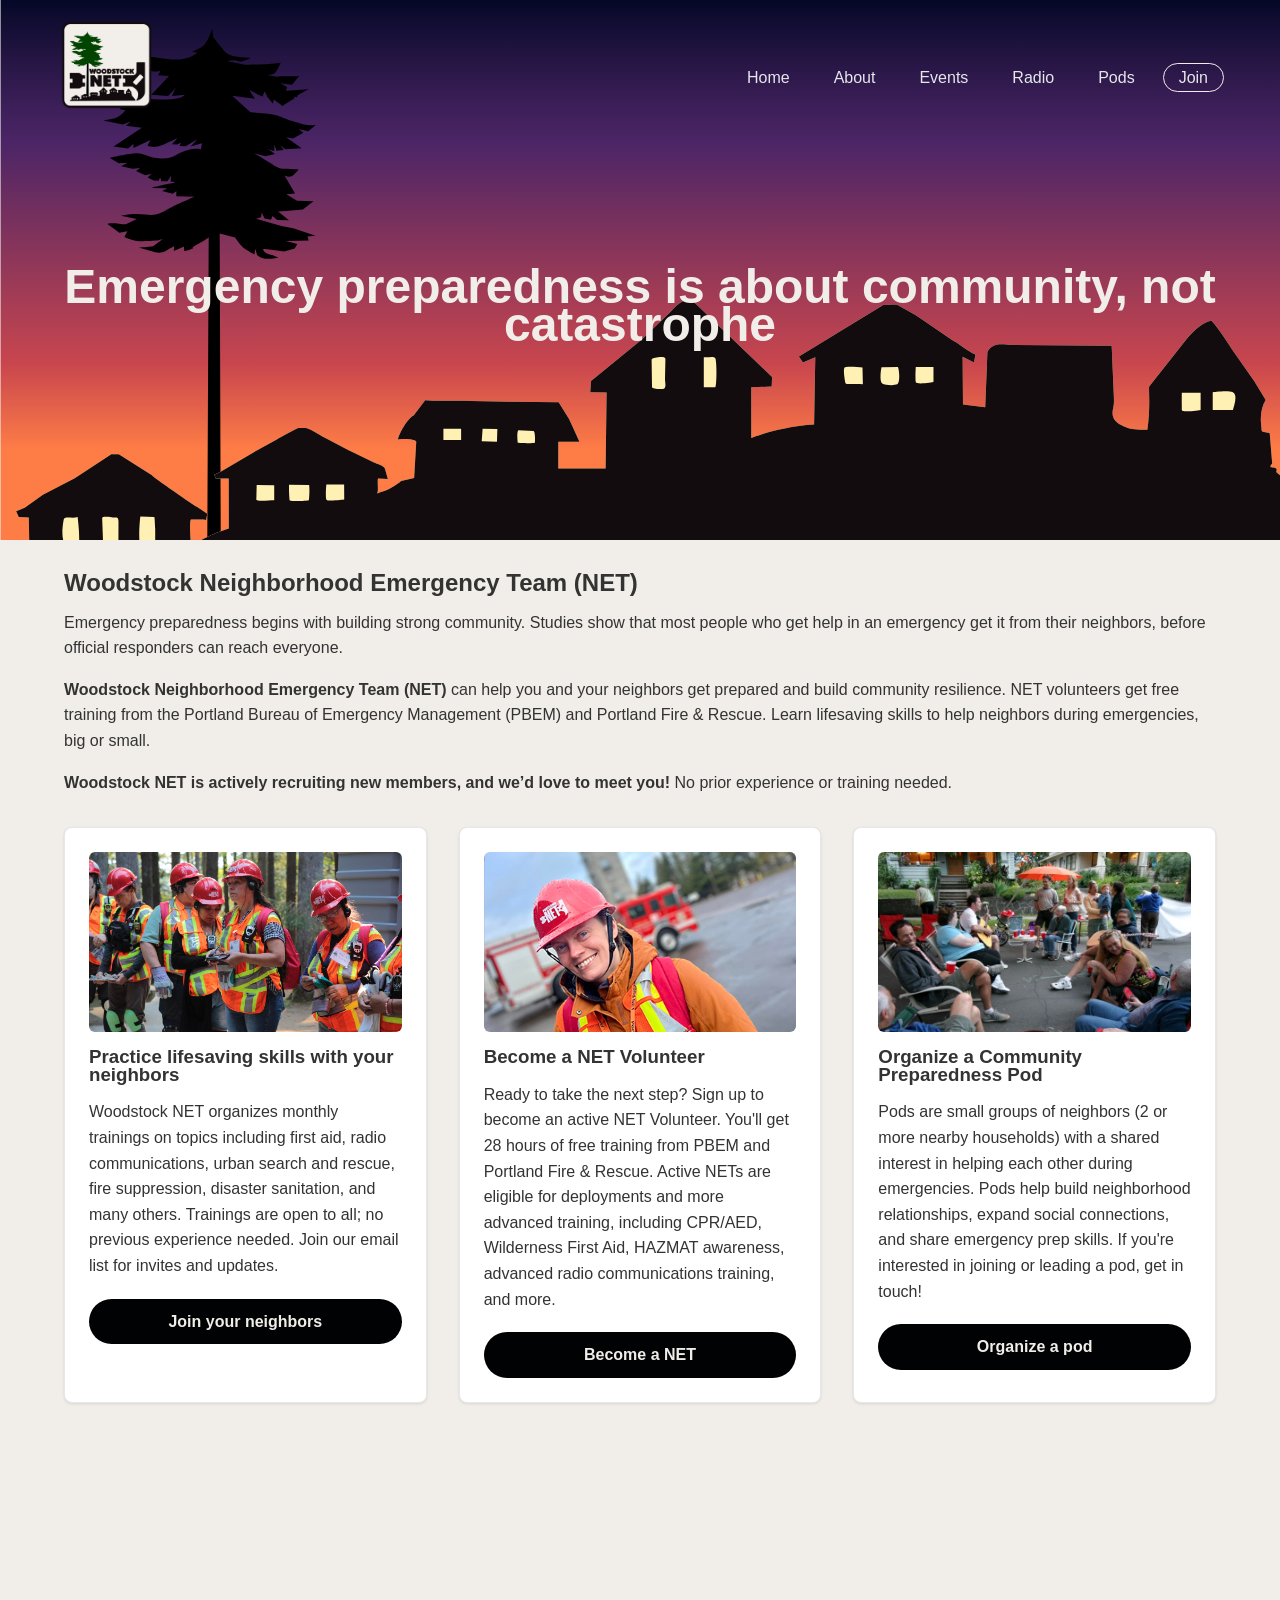
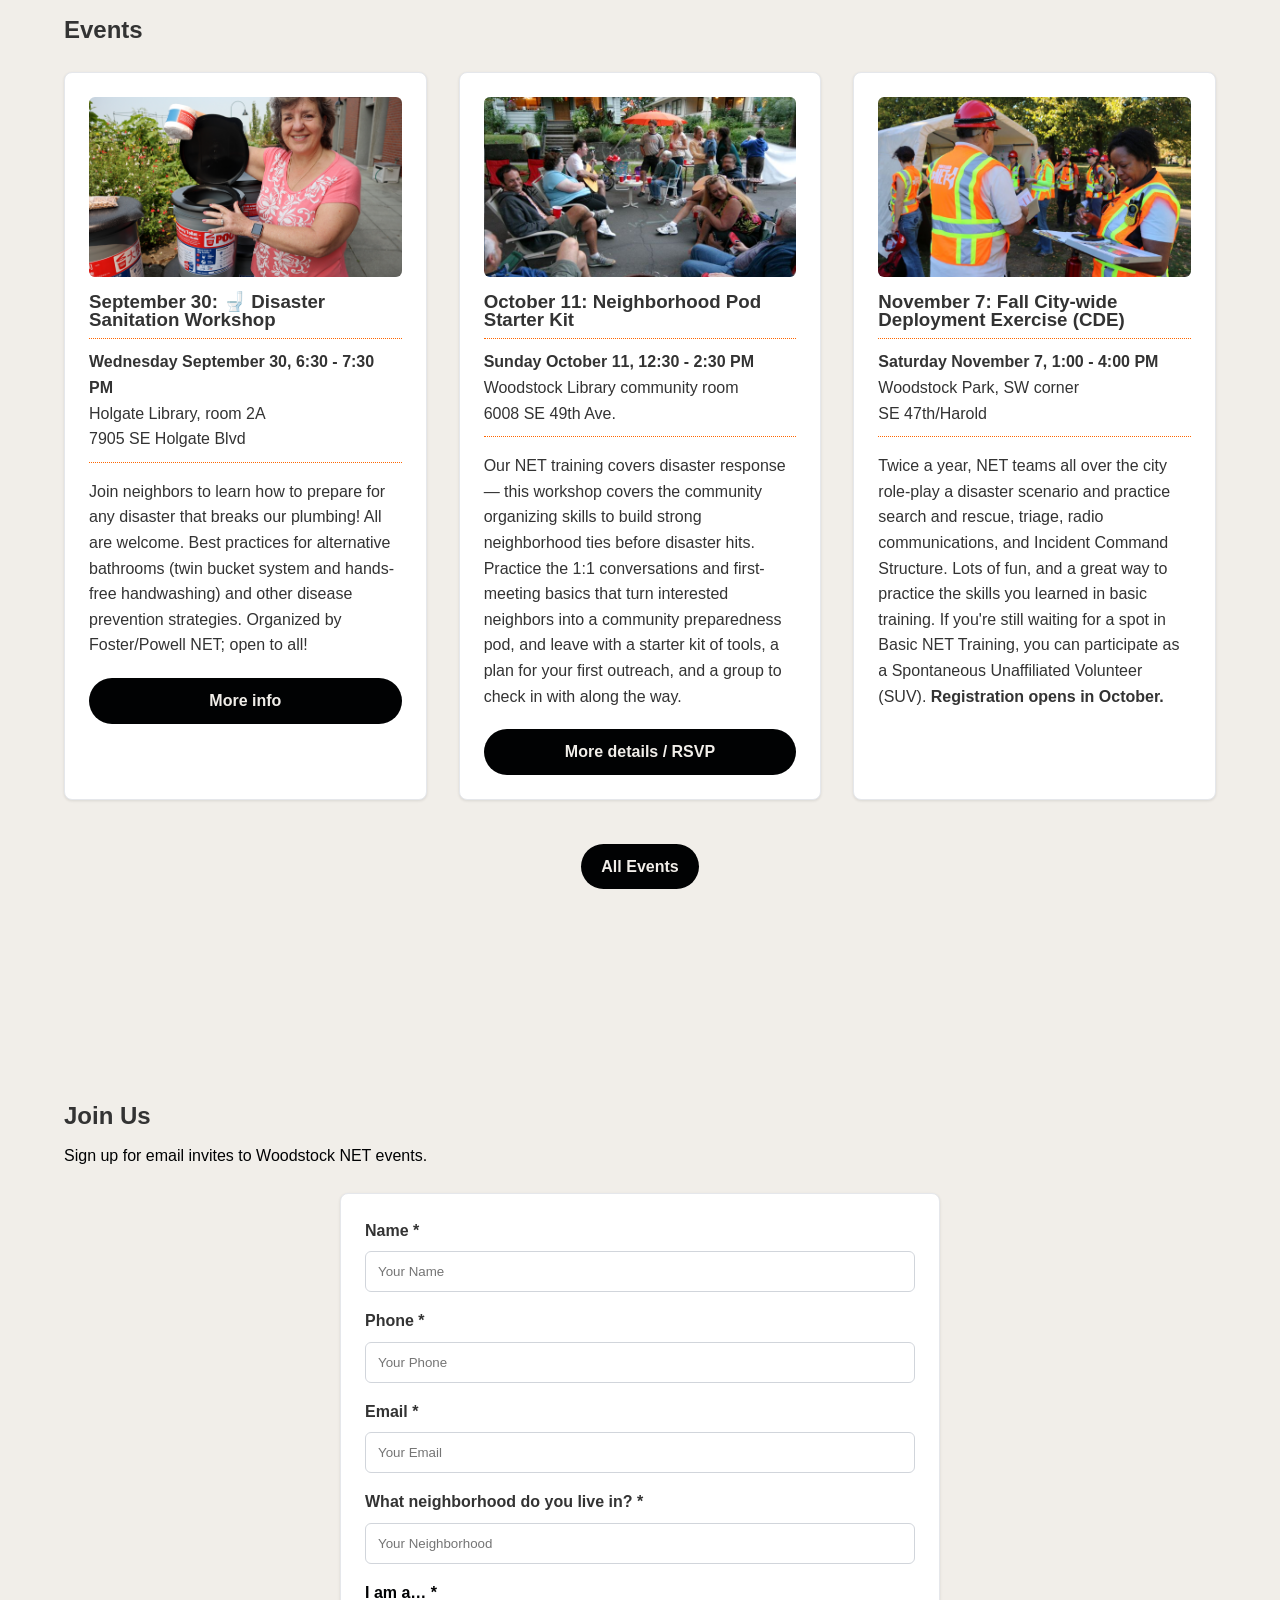
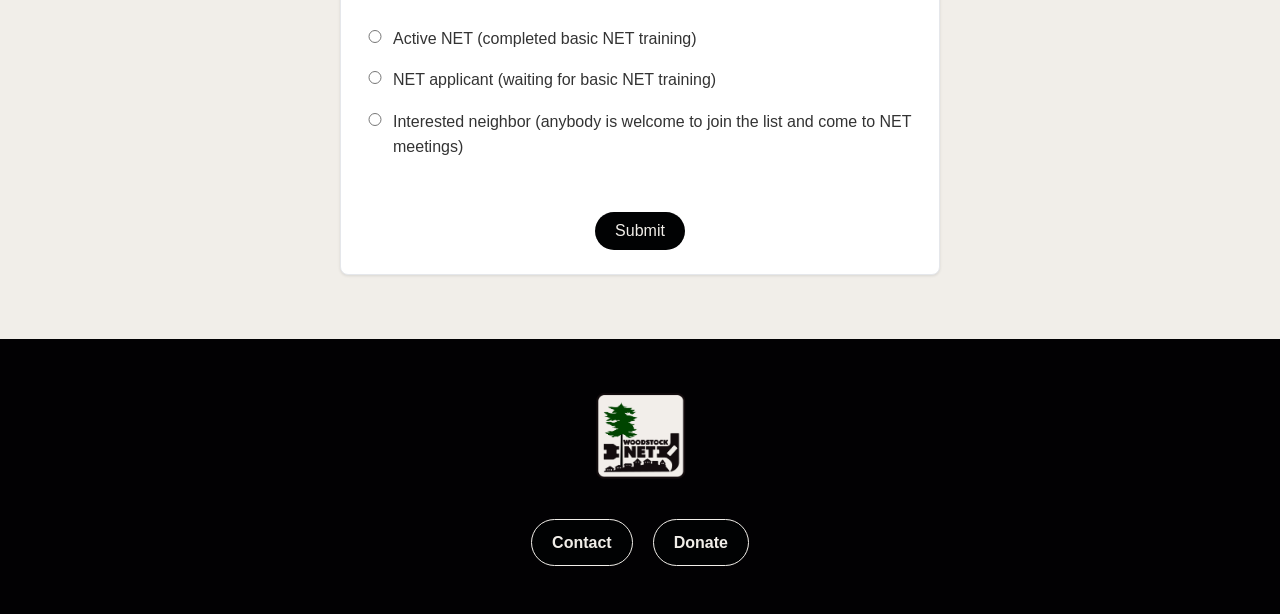
==== commit d26c9a20: "update fopo net event" ====
--- a/public/index.html
+++ b/public/index.html
@@ -67,7 +67,7 @@
                 <div class="card-img"  style="background-image:url('img/disaster_san_2.png');background-position:center left;" role="img" aria-label="A woman holding a two-bucket toilet and a roll of toilet paper."></div>
                 <h3>September 30: 🚽 Disaster Sanitation Workshop</h3>
                 <p class="event-details"><strong>Wednesday September 30, 6:30 - 7:30 PM</strong><br>Holgate Library, room 2A<br>7905 SE Holgate Blvd</p>
-                <p class="event-desc">Join neighbors to learn how to prepare for any disaster that breaks our plumbing! All are welcome. Best practices for alternative bathrooms (twin bucket system and hands-free handwashing) and other disease prevention strategies.</p>
+                <p class="event-desc">Join neighbors to learn how to prepare for any disaster that breaks our plumbing! All are welcome. Best practices for alternative bathrooms (twin bucket system and hands-free handwashing) and other disease prevention strategies. Organized by Foster/Powell NET; open to all!</p>
                 <a class="card-btn" href="mailto:fosterpowellNET@gmail.com">More info</a>
             </div>
             <div class="card">
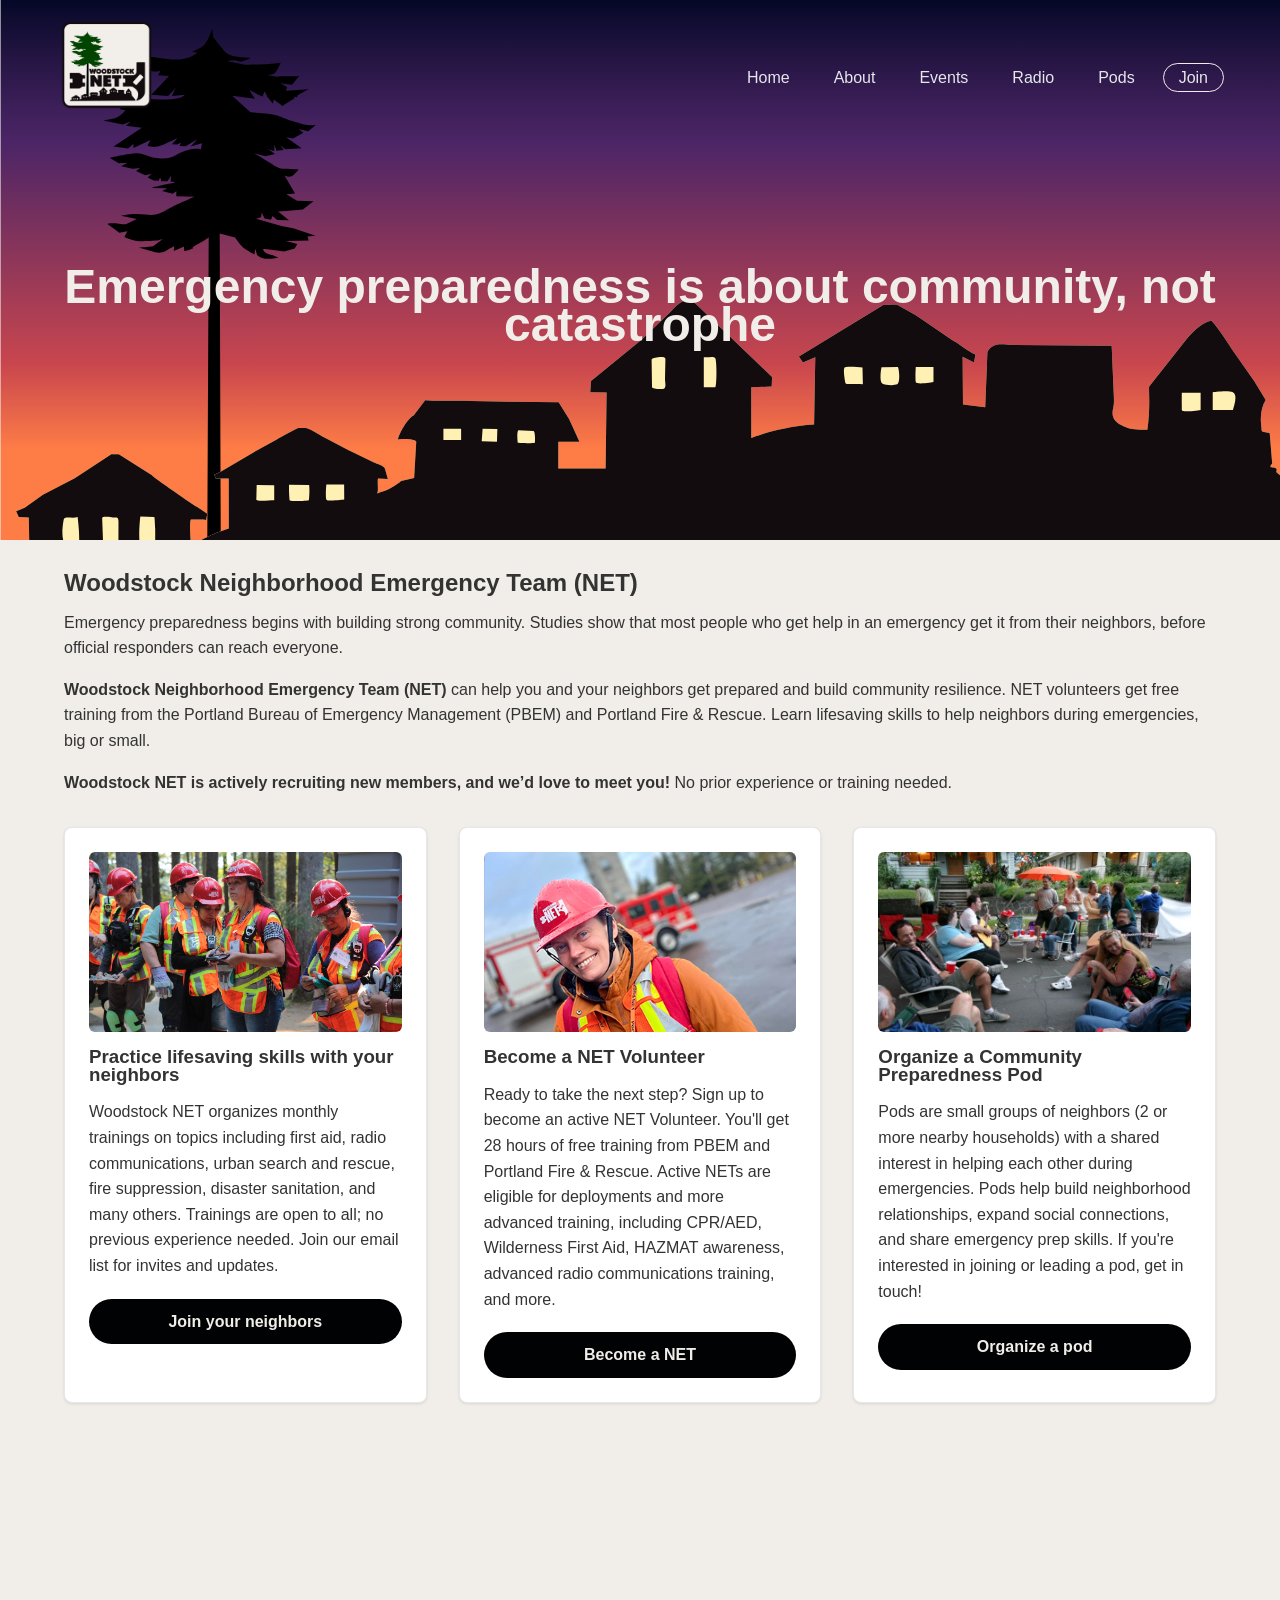
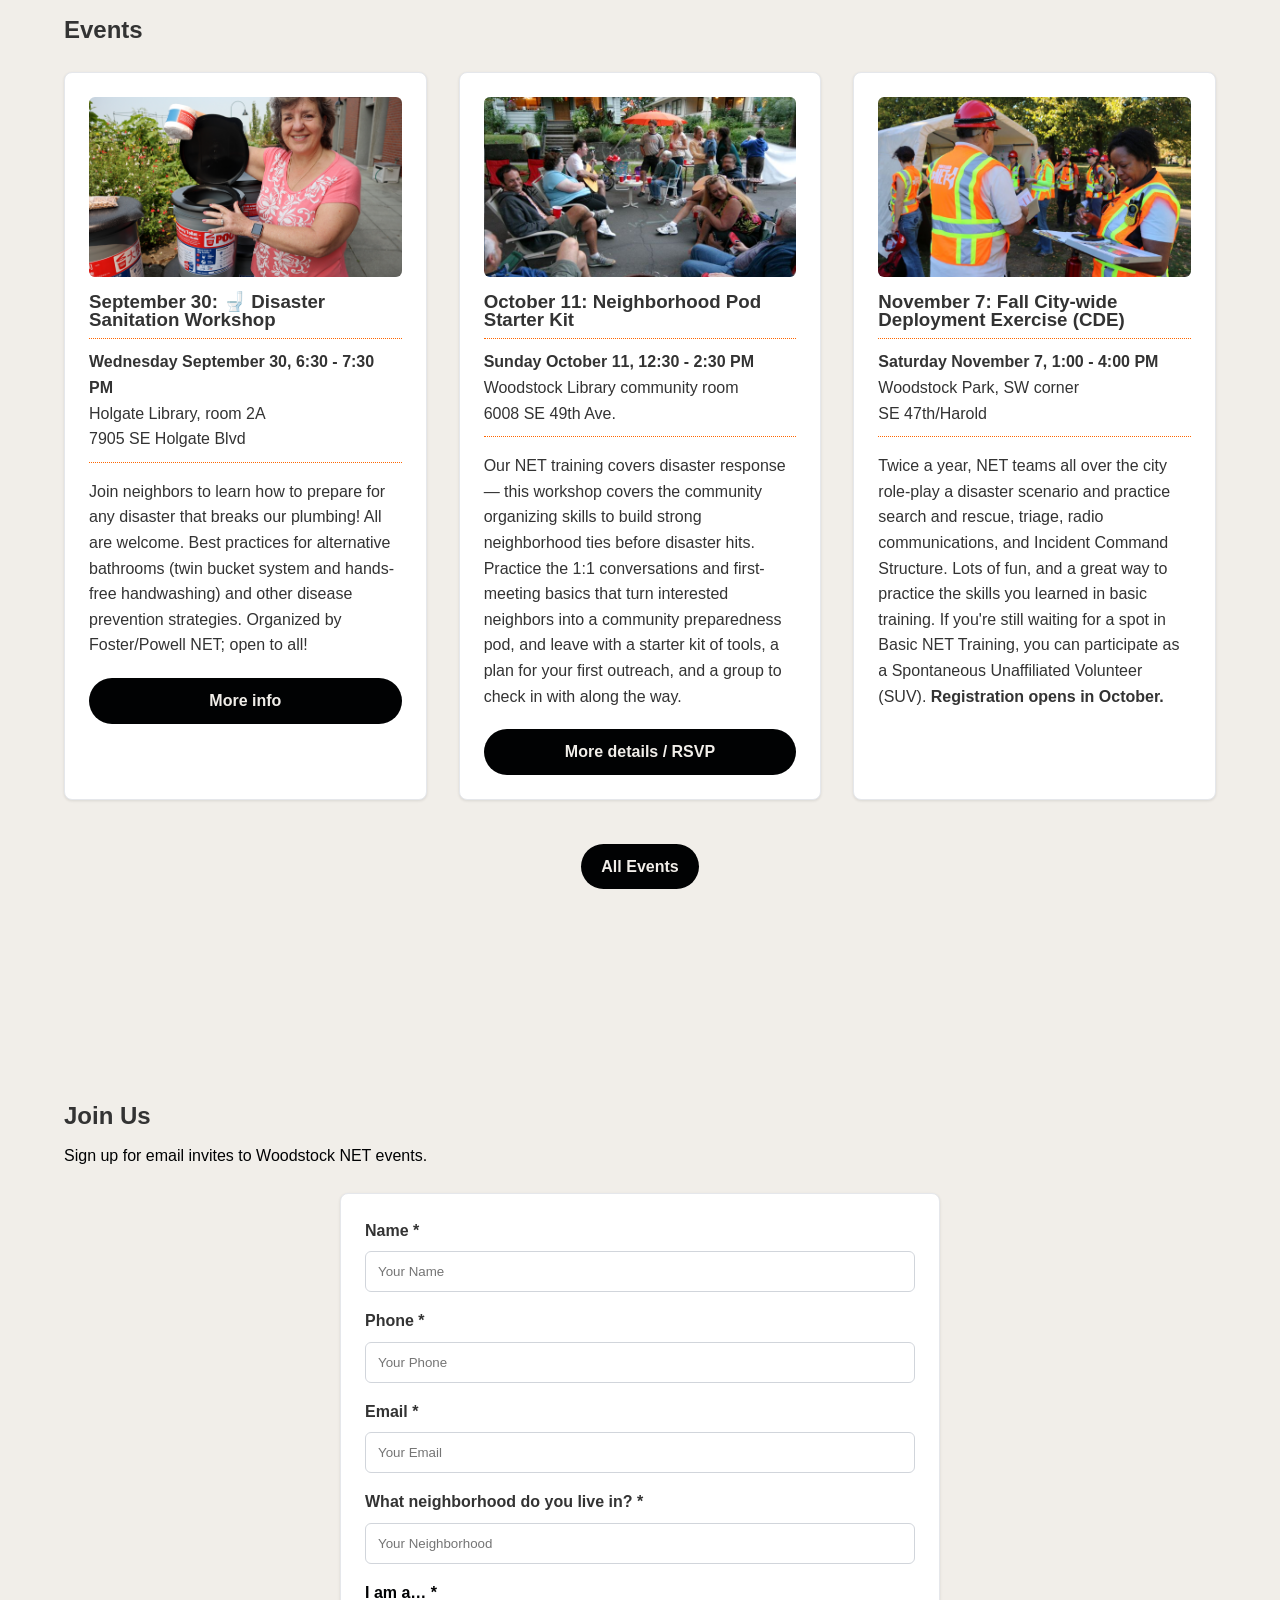
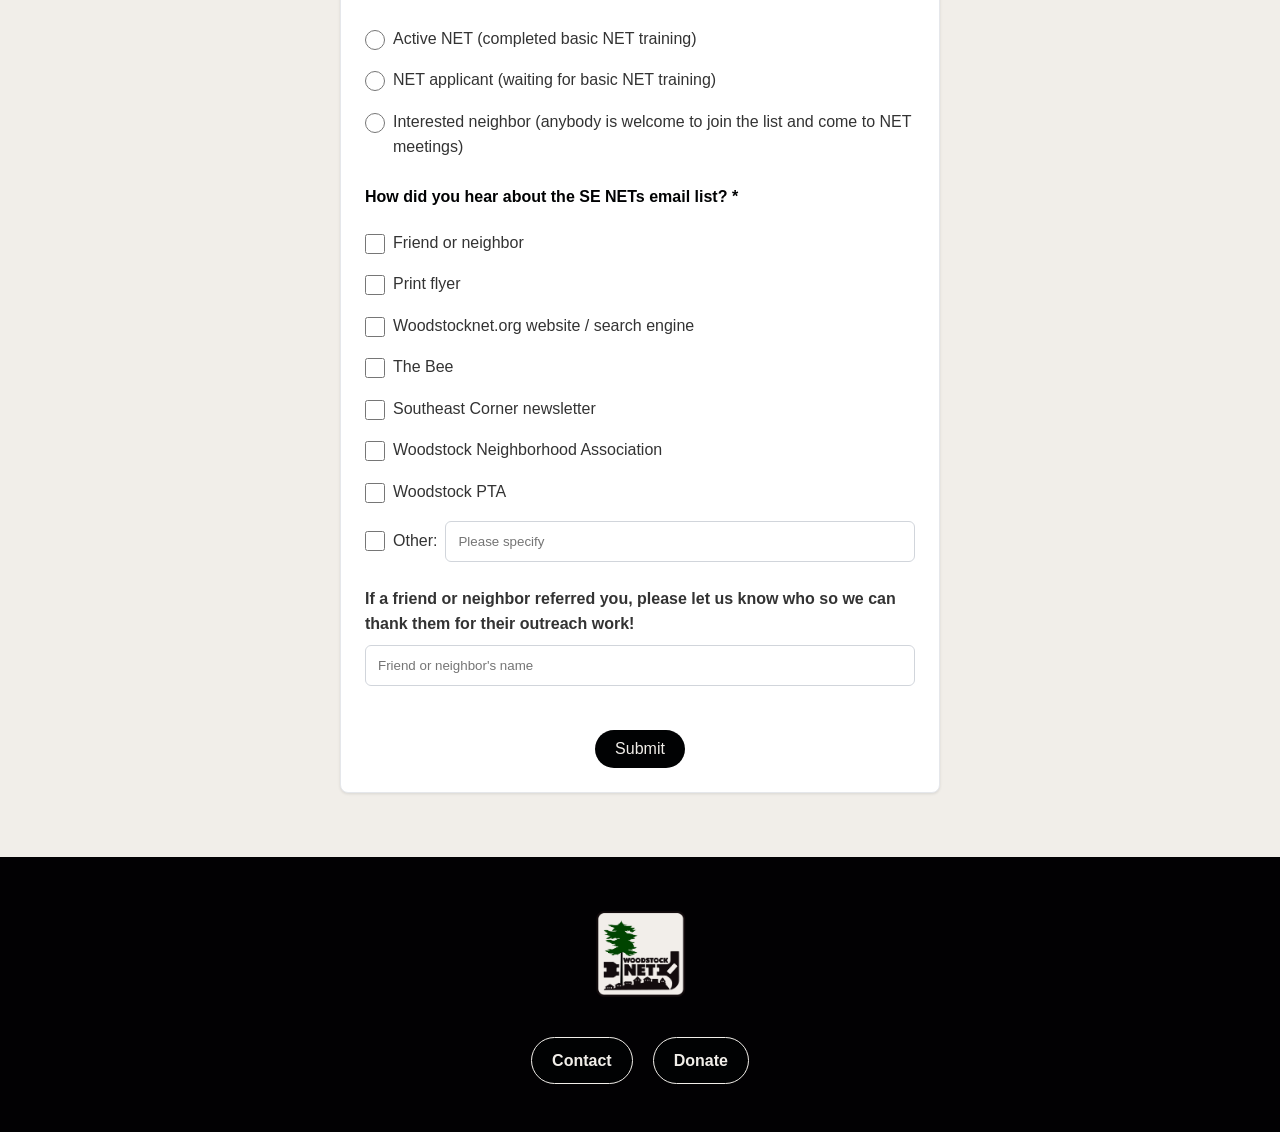
==== commit 6e3d58e8: "add fields to join form" ====
--- a/public/index.html
+++ b/public/index.html
@@ -132,16 +132,107 @@
                     <input type="radio" name="entry.229879303" value="Interested neighbor (anybody is welcome to join the list and come to NET meetings)"> Interested neighbor (anybody is welcome to join the list and come to NET meetings)
                   </label>
                 </div>
-              </div>
-              
+                 <!-- How did you hear about the SE NETs email list? -->
+                <div class="form-group">
+                  <p>
+                    <strong>
+                      How did you hear about the SE NETs email list?
+                      <span aria-label="Required">*</span>
+                    </strong>
+                  </p>
+
+                  <div class="checkbox-group">
+
+                      <label>
+                        <input type="checkbox"
+                               name="entry.405097919"
+                               value="Friend or neighbor">
+                        <span>Friend or neighbor</span>
+                      </label>
+
+                      <label>
+                        <input type="checkbox"
+                               name="entry.405097919"
+                               value="Print flyer">
+                        <span>Print flyer</span>
+                      </label>
+
+                      <label>
+                        <input type="checkbox"
+                               name="entry.405097919"
+                               value="Woodstocknet.org website / search engine">
+                        <span>Woodstocknet.org website / search engine</span>
+                      </label>
+
+                      <label>
+                        <input type="checkbox"
+                               name="entry.405097919"
+                               value="The Bee">
+                        <span>The Bee</span>
+                      </label>
+
+                      <label>
+                        <input type="checkbox"
+                               name="entry.405097919"
+                               value="Southeast Corner newsletter">
+                        <span>Southeast Corner newsletter</span>
+                      </label>
+
+                      <label>
+                        <input type="checkbox"
+                               name="entry.405097919"
+                               value="Woodstock Neighborhood Association">
+                        <span>Woodstock Neighborhood Association</span>
+                      </label>
+
+                      <label>
+                        <input type="checkbox"
+                               name="entry.405097919"
+                               value="Woodstock PTA">
+                        <span>Woodstock PTA</span>
+                      </label>
+
+                      <label class="other-option">
+                          <input type="checkbox"
+                                 name="entry.405097919"
+                                 value="__other_option__">
+                          <span>Other:</span>
+
+                          <input type="text"
+                                 name="entry.405097919.other_option_response"
+                                 placeholder="Please specify">
+                        </label>
+
+                    </div>
+
+                </div>
+
+                <!-- Friend/neighbor referral -->
+                <div class="form-group">
+                  <label for="referrer">
+                    If a friend or neighbor referred you, please let us know who so we can thank them for their outreach work!
+                  </label>
+
+                  <input type="text"
+                         id="referrer"
+                         name="entry.260240499"
+                         placeholder="Friend or neighbor's name">
+                </div>
+
+              </div> <!-- closes the outer form-group -->
+
               <div class="btn-container">
                   <button type="submit" class="card-btn">Submit</button>
               </div>
-            </div>
+
+            </div> <!-- closes #form-fields -->
+
             <!-- In-place Thank You Message (hidden by default) -->
-            <div id="thank-you-message" style="display: none; padding: 1.5rem; background: #dcfce7; color: #15803d; border-radius: 6px; font-weight: bold; text-align: center; margin-bottom: 1.5rem;">
+            <div id="thank-you-message"
+                 style="display: none; padding: 1.5rem; background: #dcfce7; color: #15803d; border-radius: 6px; font-weight: bold; text-align: center; margin-bottom: 1.5rem;">
                 Thanks for signing up! If you don't get a notification that you were added to the group within 24 hours, please contact us at tl.woodstock@friendsofportlandnet.org.
             </div>
+
           </form>
         </div>
     </section>
--- a/public/style.css
+++ b/public/style.css
@@ -381,34 +381,63 @@
     font-size: 1rem;
 }
 
-/* Radio group styling */
-  .radio-group {
-    display: flex;
-    flex-direction: column;
-    gap: 0.5rem;
-    align-items: flex-start;
-  }
-
-  .radio-group label {
-    display: flex;
-    align-items: flex-start;
-    gap: 0.5rem;
-    width: 100%;       
-    cursor: pointer;
-    font-weight: 400;
-  }
-
-  .form-group input[type="radio"] {
-    display: inline-block;
-    width: 20px;
-    flex-shrink: 0;    
-    margin-top: 0.25rem; 
-  }
-
-  .radio-group label span {
-    display: inline;   
-    word-break: break-word; 
-  }
+/* Radio + checkbox group styling */
+.radio-group,
+.checkbox-group {
+  display: flex;
+  flex-direction: column;
+  gap: 0.5rem;
+  align-items: flex-start;
+}
+
+.radio-group label,
+.checkbox-group label {
+  display: flex;
+  align-items: flex-start;
+  gap: 0.5rem;
+  width: 100%;
+  cursor: pointer;
+  font-weight: 400;
+}
+
+/* Radio buttons + checkboxes */
+.form-group input[type="radio"],
+.form-group input[type="checkbox"] {
+  display: inline-block;
+  width: 20px;
+  height: 20px;
+  flex-shrink: 0;
+  margin: 0.25rem 0 0 0;
+}
+
+/* Keep label text behaving properly */
+.radio-group label span,
+.checkbox-group label span {
+  display: inline;
+  word-break: break-word;
+}
+
+
+.checkbox-group .other-option {
+  display: flex;
+  align-items: center;
+  gap: 0.5rem;
+  width: 100%;
+}
+
+.checkbox-group .other-option input[type="checkbox"] {
+  width: 20px;
+  height: 20px;
+  flex-shrink: 0;
+  margin: 0;
+}
+
+.checkbox-group .other-option input[type="text"] {
+  flex: 1;
+  width: auto;
+  min-width: 0;
+}
+
 
 .btn { 
     display: inline-block; 
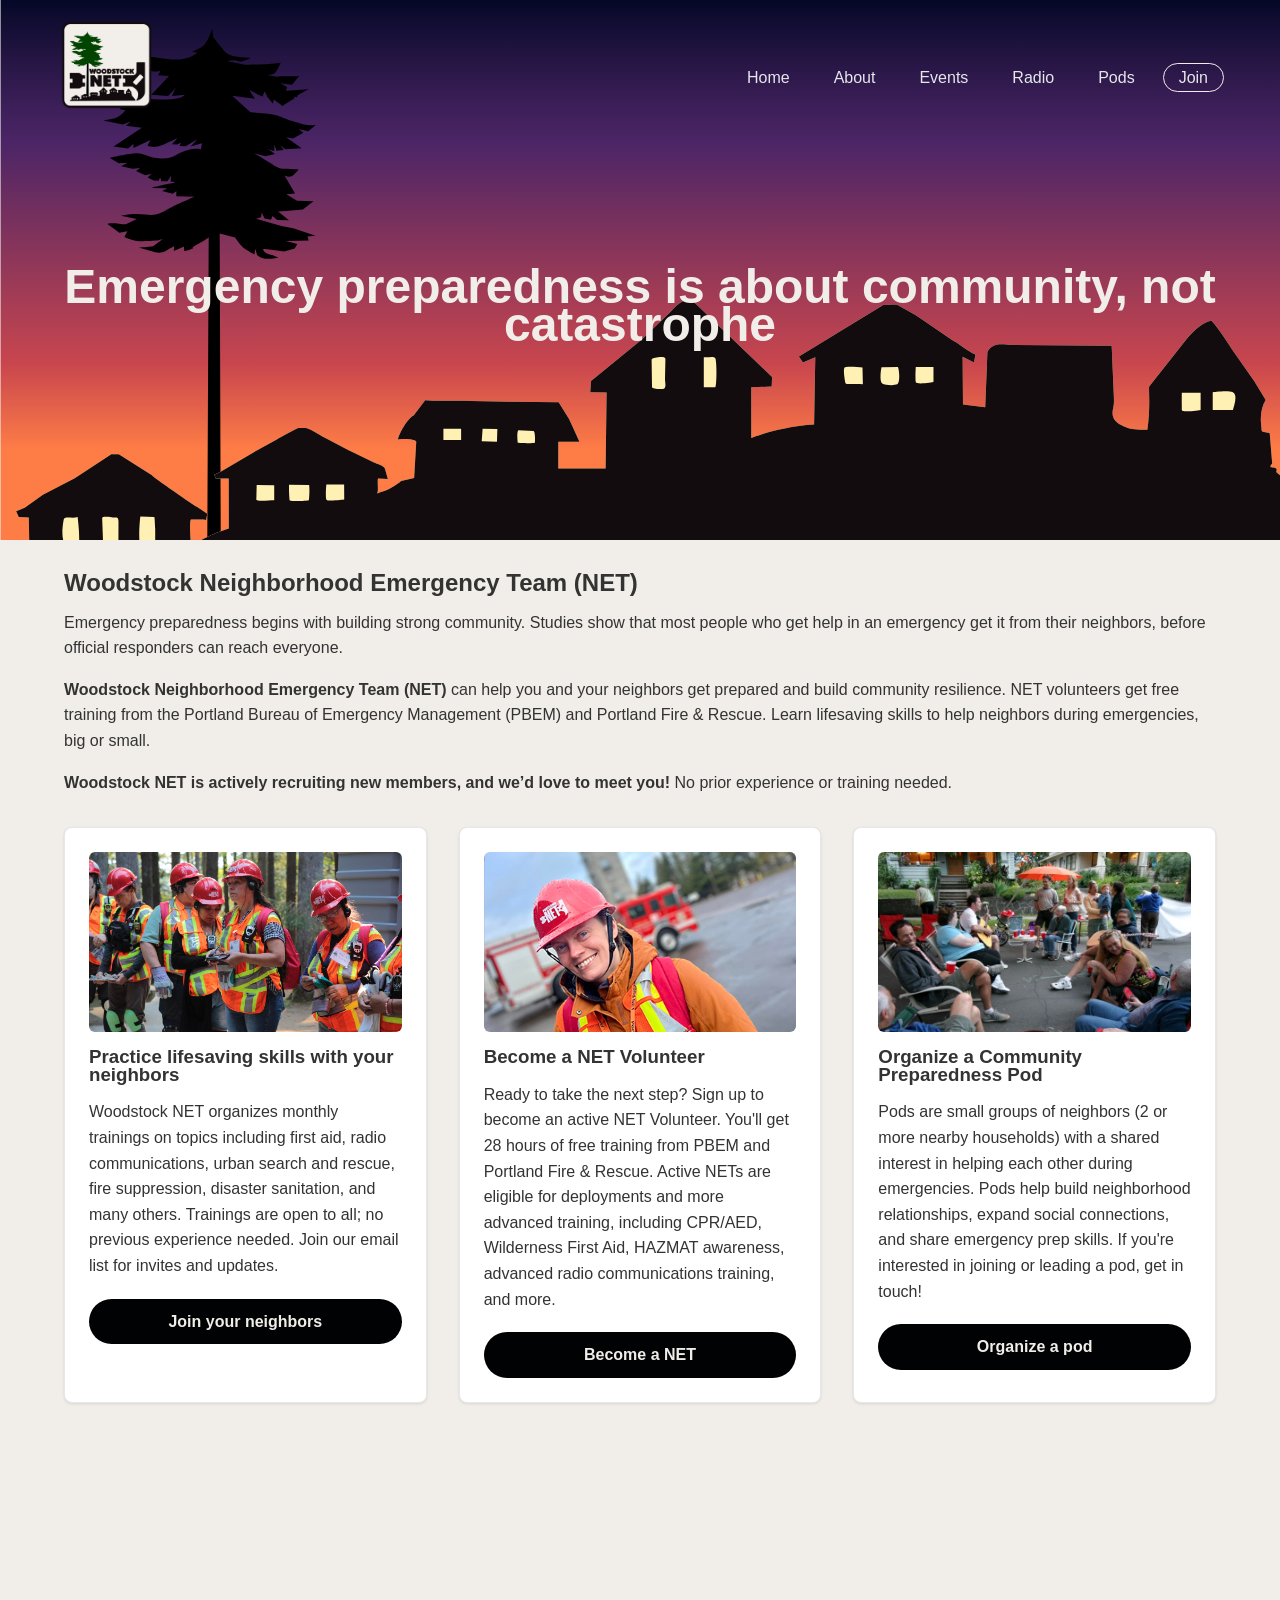
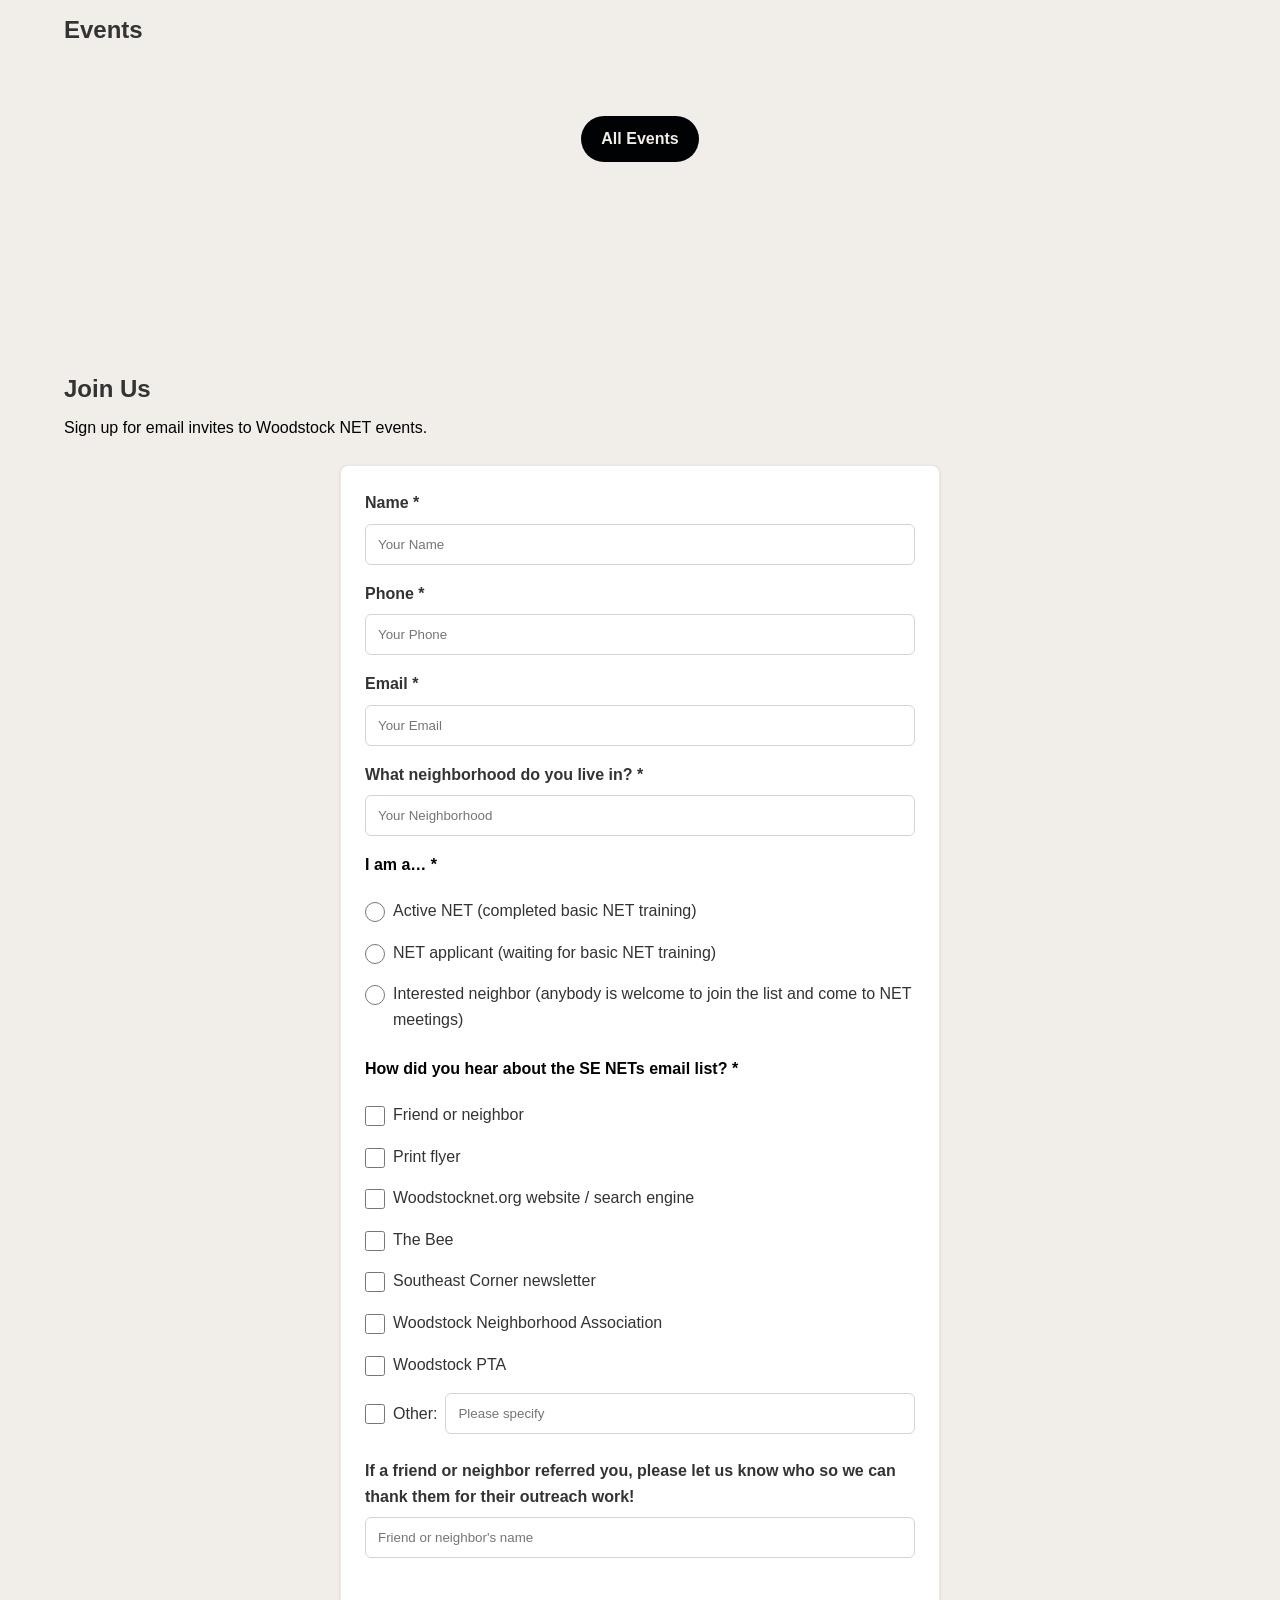
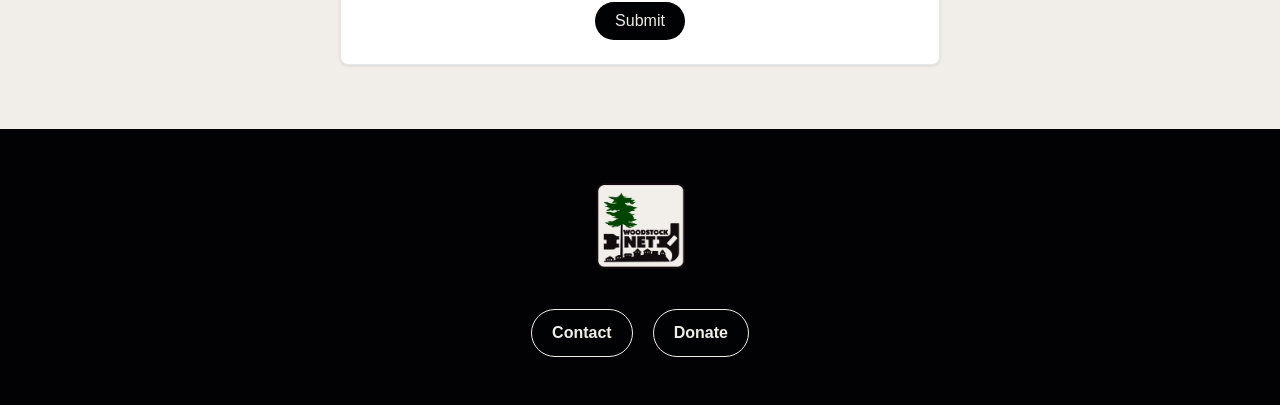
==== commit a60f7595: "made events modular" ====
--- a/public/index.html
+++ b/public/index.html
@@ -62,31 +62,19 @@
 
     <section id="events">
         <h2>Events</h2>
-        <div class="grid">
-            <div class="card">
-                <div class="card-img"  style="background-image:url('img/disaster_san_2.png');background-position:center left;" role="img" aria-label="A woman holding a two-bucket toilet and a roll of toilet paper."></div>
-                <h3>September 30: 🚽 Disaster Sanitation Workshop</h3>
-                <p class="event-details"><strong>Wednesday September 30, 6:30 - 7:30 PM</strong><br>Holgate Library, room 2A<br>7905 SE Holgate Blvd</p>
-                <p class="event-desc">Join neighbors to learn how to prepare for any disaster that breaks our plumbing! All are welcome. Best practices for alternative bathrooms (twin bucket system and hands-free handwashing) and other disease prevention strategies. Organized by Foster/Powell NET; open to all!</p>
-                <a class="card-btn" href="mailto:fosterpowellNET@gmail.com">More info</a>
-            </div>
-            <div class="card">
-                <div class="card-img"  style="background-image:url('img/blockparty.jpg');background-position:center center;" role="img" aria-label="A group of people at a block party, sitting on lawn chairs in front of a house."></div>
-                <h3>October 11: Neighborhood Pod Starter Kit</h3>
-                <p class="event-details"><strong>Sunday October 11, 12:30 - 2:30 PM</strong><br>Woodstock Library community room<br>6008 SE 49th Ave.</p> 
-                <p class="event-desc">Our NET training covers disaster response — this workshop covers the community organizing skills to build strong neighborhood ties before disaster hits. Practice the 1:1 conversations and first-meeting basics that turn interested neighbors into a community preparedness pod, and leave with a starter kit of tools, a plan for your first outreach, and a group to check in with along the way.</p>
-                <a class="card-btn" href="https://calendar.app.google/kAZggwh558oYP57r6">More details / RSVP</a>
-            </div>
-            <div class="card">
-                <div class="card-img"  style="background-image:url('img/CDE_2018_Oct.png');background-position:center center;" role="img" aria-label="A group of people wearing orange vests and red hard hats, holding walkie talkies and clipboards."></div>
-                <h3>November 7: Fall City-wide Deployment Exercise (CDE)</h3>
-                <p class="event-details"><strong>Saturday November 7, 1:00 - 4:00 PM</strong><br>Woodstock Park, SW corner<br>SE 47th/Harold </p> 
-                <p class="event-desc">Twice a year, NET teams all over the city role-play a disaster scenario and practice search and rescue, triage, radio communications, and Incident Command Structure. Lots of fun, and a great way to practice the skills you learned in basic training. If you're still waiting for a spot in Basic NET Training, you can participate as a Spontaneous Unaffiliated Volunteer (SUV). <strong>Registration opens in October.</strong></p>
-                <!-- <a class="card-btn" href="https://calendar.app.google/kAZggwh558oYP57r6">More details / RSVP</a> -->
-            </div>
-        </div>
+
+        <div id="event-cards" class="grid">
+            <!-- Event cards are rendered here by events.js -->
+        </div>
+
         <div class="btn-container">
-            <a href="https://calendar.google.com/calendar/u/0?cid=d29vZHN0b2NrbmV0ZXZlbnRzQGdtYWlsLmNvbQ" target="_blank" class="card-btn">All Events</a>
+            <a
+                href="https://calendar.google.com/calendar/u/0?cid=d29vZHN0b2NrbmV0ZXZlbnRzQGdtYWlsLmNvbQ"
+                target="_blank"
+                class="card-btn"
+            >
+                All Events
+            </a>
         </div>
     </section>
 
@@ -236,13 +224,6 @@
           </form>
         </div>
     </section>
-
-<!--     <section id="events">
-        <h2>Events</h2>
-        <div class="calendar-container">
-            <iframe src="https://calendar.google.com/calendar/embed?height=600&wkst=1&ctz=America%2FLos_Angeles&showPrint=0&showTitle=0&showTz=0&src=d29vZHN0b2NrbmV0ZXZlbnRzQGdtYWlsLmNvbQ&color=%23039be5&mode=AGENDA" style="border-width:0" width="800" height="600" frameborder="0" scrolling="no"></iframe>
-        </div>
-    </section> -->
 
     <div id="site-footer"></div>
 
@@ -267,5 +248,6 @@
         }
     </script>
     <script src="js/includes.js"></script>
+    <script src="js/events.js"></script>
 </body>
 </html>
